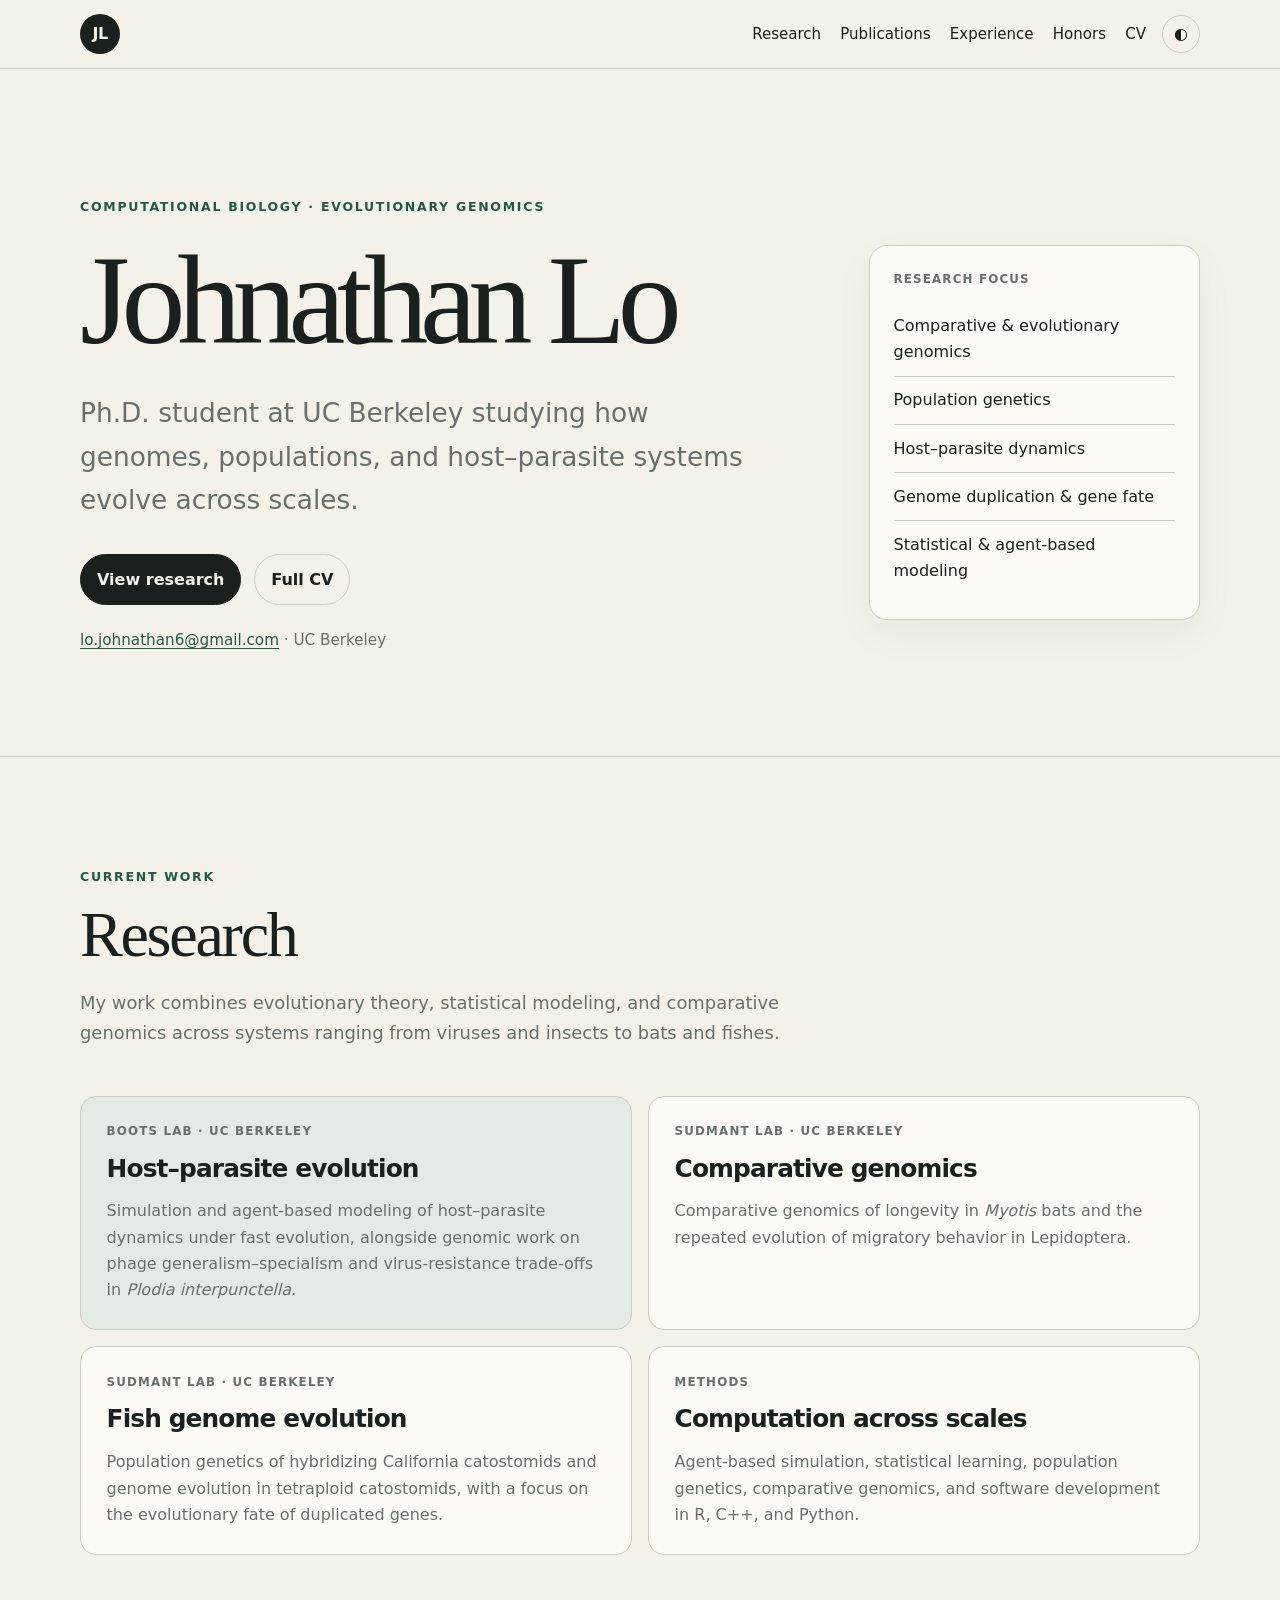
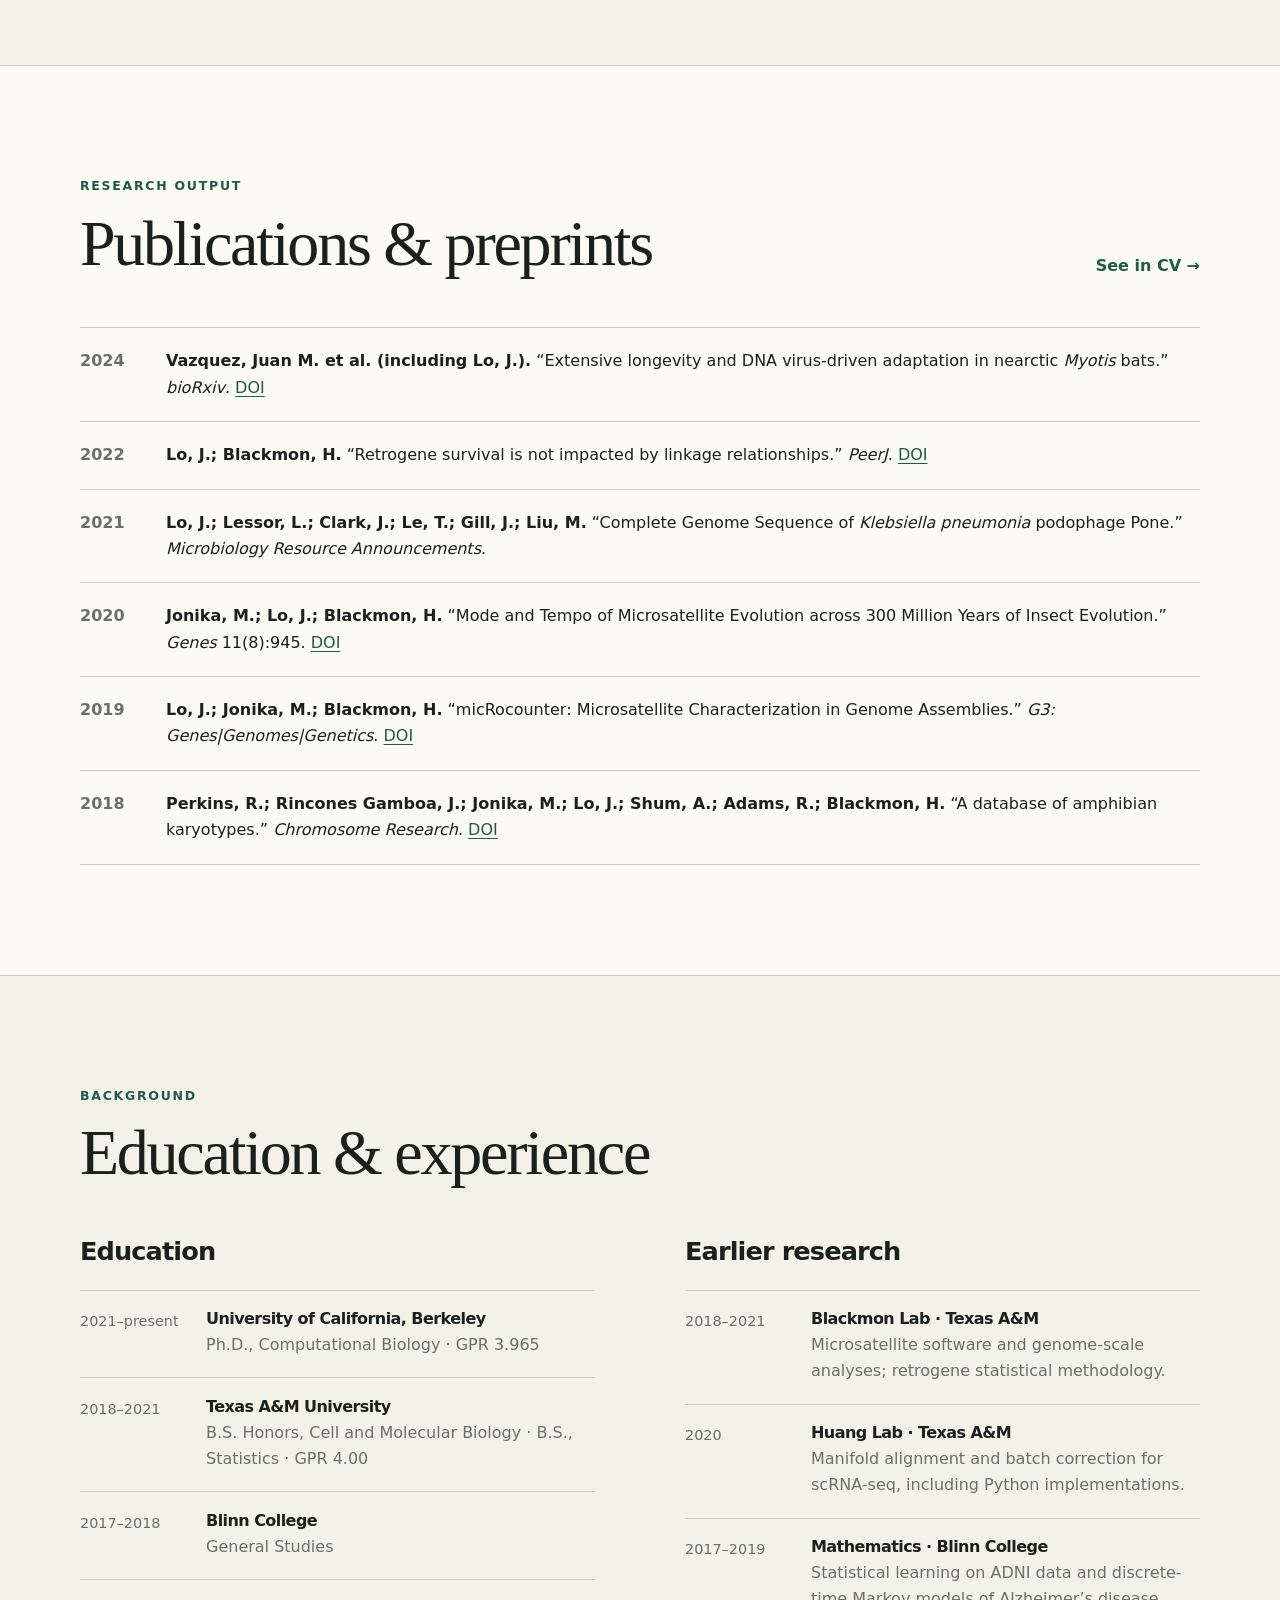
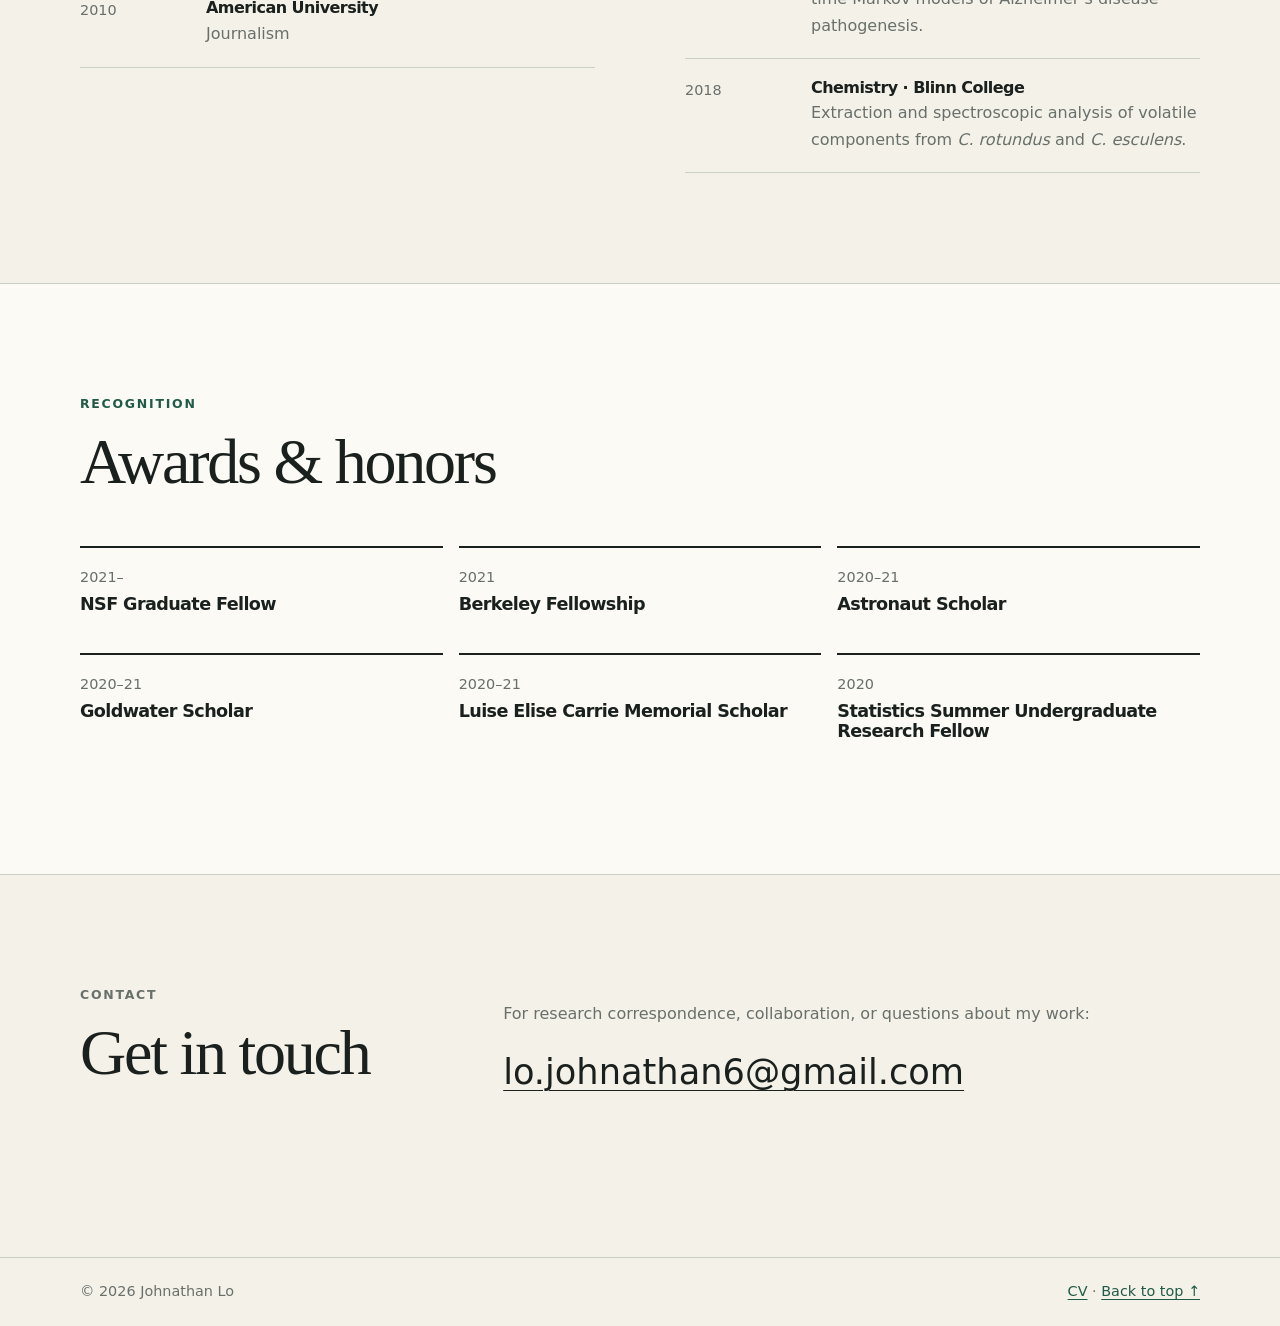
==== index.html @ 7a071117 "Add files via upload" ====
<!doctype html>
<html lang="en">
<head>
  <meta charset="utf-8">
  <meta name="viewport" content="width=device-width, initial-scale=1">
  <meta name="description" content="Johnathan Lo — computational biology, evolutionary genomics, population genetics, and host–parasite dynamics.">
  <meta name="theme-color" content="#f4f1e8">
  <meta property="og:title" content="Johnathan Lo | Computational Biology">
  <meta property="og:description" content="Research in evolutionary genomics, population genetics, and host–parasite dynamics.">
  <meta property="og:type" content="website">
  <title>Johnathan Lo | Computational Biology</title>
  <link rel="icon" href="assets/favicon.svg" type="image/svg+xml">
  <link rel="stylesheet" href="styles.css">
  <script src="script.js" defer></script>
</head>
<body>
  <a class="skip-link" href="#main">Skip to content</a>

  <header class="site-header">
    <div class="wrap nav-wrap">
      <a class="brand" href="#top" aria-label="Johnathan Lo home">JL</a>
      <nav class="nav" aria-label="Primary navigation">
        <a href="#research">Research</a>
        <a href="#publications">Publications</a>
        <a href="#experience">Experience</a>
        <a href="#honors">Honors</a>
        <a href="cv.html">CV</a>
      </nav>
      <button class="theme-toggle" type="button" aria-label="Toggle color theme" title="Toggle color theme">
        <span aria-hidden="true">◐</span>
      </button>
    </div>
  </header>

  <main id="main">
    <section class="hero" id="top">
      <div class="wrap hero-grid">
        <div>
          <p class="eyebrow">Computational biology · evolutionary genomics</p>
          <h1>Johnathan Lo</h1>
          <p class="lede">Ph.D. student at UC Berkeley studying how genomes, populations, and host–parasite systems evolve across scales.</p>
          <div class="hero-actions">
            <a class="button primary" href="#research">View research</a>
            <a class="button" href="cv.html">Full CV</a>
          </div>
          <p class="contact-line"><a href="mailto:lo.johnathan6@gmail.com">lo.johnathan6@gmail.com</a> <span aria-hidden="true">·</span> UC Berkeley</p>
        </div>
        <aside class="hero-card" aria-label="Research focus">
          <p class="mini-label">Research focus</p>
          <ul class="focus-list">
            <li>Comparative & evolutionary genomics</li>
            <li>Population genetics</li>
            <li>Host–parasite dynamics</li>
            <li>Genome duplication & gene fate</li>
            <li>Statistical & agent-based modeling</li>
          </ul>
        </aside>
      </div>
    </section>

    <section class="section" id="research">
      <div class="wrap">
        <div class="section-heading">
          <p class="eyebrow">Current work</p>
          <h2>Research</h2>
          <p>My work combines evolutionary theory, statistical modeling, and comparative genomics across systems ranging from viruses and insects to bats and fishes.</p>
        </div>

        <div class="research-grid">
          <article class="research-card featured">
            <p class="card-kicker">Boots Lab · UC Berkeley</p>
            <h3>Host–parasite evolution</h3>
            <p>Simulation and agent-based modeling of host–parasite dynamics under fast evolution, alongside genomic work on phage generalism–specialism and virus-resistance trade-offs in <em>Plodia interpunctella</em>.</p>
          </article>

          <article class="research-card">
            <p class="card-kicker">Sudmant Lab · UC Berkeley</p>
            <h3>Comparative genomics</h3>
            <p>Comparative genomics of longevity in <em>Myotis</em> bats and the repeated evolution of migratory behavior in Lepidoptera.</p>
          </article>

          <article class="research-card">
            <p class="card-kicker">Sudmant Lab · UC Berkeley</p>
            <h3>Fish genome evolution</h3>
            <p>Population genetics of hybridizing California catostomids and genome evolution in tetraploid catostomids, with a focus on the evolutionary fate of duplicated genes.</p>
          </article>

          <article class="research-card">
            <p class="card-kicker">Methods</p>
            <h3>Computation across scales</h3>
            <p>Agent-based simulation, statistical learning, population genetics, comparative genomics, and software development in R, C++, and Python.</p>
          </article>
        </div>
      </div>
    </section>

    <section class="section alt" id="publications">
      <div class="wrap">
        <div class="section-heading split-heading">
          <div>
            <p class="eyebrow">Research output</p>
            <h2>Publications & preprints</h2>
          </div>
          <a class="text-link" href="cv.html#publications">See in CV →</a>
        </div>

        <ol class="pub-list">
          <li>
            <span class="pub-year">2024</span>
            <div><strong>Vazquez, Juan M. et al. (including Lo, J.).</strong> “Extensive longevity and DNA virus-driven adaptation in nearctic <em>Myotis</em> bats.” <em>bioRxiv</em>. <a href="https://doi.org/10.1101/2024.10.10.617725">DOI</a></div>
          </li>
          <li>
            <span class="pub-year">2022</span>
            <div><strong>Lo, J.; Blackmon, H.</strong> “Retrogene survival is not impacted by linkage relationships.” <em>PeerJ</em>. <a href="https://doi.org/10.7717/peerj.12822">DOI</a></div>
          </li>
          <li>
            <span class="pub-year">2021</span>
            <div><strong>Lo, J.; Lessor, L.; Clark, J.; Le, T.; Gill, J.; Liu, M.</strong> “Complete Genome Sequence of <em>Klebsiella pneumonia</em> podophage Pone.” <em>Microbiology Resource Announcements</em>.</div>
          </li>
          <li>
            <span class="pub-year">2020</span>
            <div><strong>Jonika, M.; Lo, J.; Blackmon, H.</strong> “Mode and Tempo of Microsatellite Evolution across 300 Million Years of Insect Evolution.” <em>Genes</em> 11(8):945. <a href="https://doi.org/10.3390/genes11080945">DOI</a></div>
          </li>
          <li>
            <span class="pub-year">2019</span>
            <div><strong>Lo, J.; Jonika, M.; Blackmon, H.</strong> “micRocounter: Microsatellite Characterization in Genome Assemblies.” <em>G3: Genes|Genomes|Genetics</em>. <a href="https://doi.org/10.1534/g3.119.400335">DOI</a></div>
          </li>
          <li>
            <span class="pub-year">2018</span>
            <div><strong>Perkins, R.; Rincones Gamboa, J.; Jonika, M.; Lo, J.; Shum, A.; Adams, R.; Blackmon, H.</strong> “A database of amphibian karyotypes.” <em>Chromosome Research</em>. <a href="https://doi.org/10.1007/s10577-019-09613-1">DOI</a></div>
          </li>
        </ol>
      </div>
    </section>

    <section class="section" id="experience">
      <div class="wrap">
        <div class="section-heading">
          <p class="eyebrow">Background</p>
          <h2>Education & experience</h2>
        </div>

        <div class="two-col">
          <div>
            <h3 class="subhead">Education</h3>
            <div class="timeline">
              <article class="timeline-item">
                <div class="when">2021–present</div>
                <div><h4>University of California, Berkeley</h4><p>Ph.D., Computational Biology · GPR 3.965</p></div>
              </article>
              <article class="timeline-item">
                <div class="when">2018–2021</div>
                <div><h4>Texas A&amp;M University</h4><p>B.S. Honors, Cell and Molecular Biology · B.S., Statistics · GPR 4.00</p></div>
              </article>
              <article class="timeline-item">
                <div class="when">2017–2018</div>
                <div><h4>Blinn College</h4><p>General Studies</p></div>
              </article>
              <article class="timeline-item">
                <div class="when">2010</div>
                <div><h4>American University</h4><p>Journalism</p></div>
              </article>
            </div>
          </div>

          <div>
            <h3 class="subhead">Earlier research</h3>
            <div class="timeline compact">
              <article class="timeline-item">
                <div class="when">2018–2021</div>
                <div><h4>Blackmon Lab · Texas A&amp;M</h4><p>Microsatellite software and genome-scale analyses; retrogene statistical methodology.</p></div>
              </article>
              <article class="timeline-item">
                <div class="when">2020</div>
                <div><h4>Huang Lab · Texas A&amp;M</h4><p>Manifold alignment and batch correction for scRNA-seq, including Python implementations.</p></div>
              </article>
              <article class="timeline-item">
                <div class="when">2017–2019</div>
                <div><h4>Mathematics · Blinn College</h4><p>Statistical learning on ADNI data and discrete-time Markov models of Alzheimer’s disease pathogenesis.</p></div>
              </article>
              <article class="timeline-item">
                <div class="when">2018</div>
                <div><h4>Chemistry · Blinn College</h4><p>Extraction and spectroscopic analysis of volatile components from <em>C. rotundus</em> and <em>C. esculens</em>.</p></div>
              </article>
            </div>
          </div>
        </div>
      </div>
    </section>

    <section class="section alt" id="honors">
      <div class="wrap">
        <div class="section-heading">
          <p class="eyebrow">Recognition</p>
          <h2>Awards & honors</h2>
        </div>
        <div class="honor-grid">
          <article><span>2021–</span><h3>NSF Graduate Fellow</h3></article>
          <article><span>2021</span><h3>Berkeley Fellowship</h3></article>
          <article><span>2020–21</span><h3>Astronaut Scholar</h3></article>
          <article><span>2020–21</span><h3>Goldwater Scholar</h3></article>
          <article><span>2020–21</span><h3>Luise Elise Carrie Memorial Scholar</h3></article>
          <article><span>2020</span><h3>Statistics Summer Undergraduate Research Fellow</h3></article>
        </div>
      </div>
    </section>

    <section class="section contact" id="contact">
      <div class="wrap contact-grid">
        <div>
          <p class="eyebrow">Contact</p>
          <h2>Get in touch</h2>
        </div>
        <div>
          <p>For research correspondence, collaboration, or questions about my work:</p>
          <p class="big-link"><a href="mailto:lo.johnathan6@gmail.com">lo.johnathan6@gmail.com</a></p>
        </div>
      </div>
    </section>
  </main>

  <footer class="site-footer">
    <div class="wrap footer-wrap">
      <p>© <span id="year">2026</span> Johnathan Lo</p>
      <p><a href="cv.html">CV</a> · <a href="#top">Back to top ↑</a></p>
    </div>
  </footer>
</body>
</html>
---- styles.css ----
:root {
  --bg: #f4f1e8;
  --paper: #fbfaf5;
  --text: #19201d;
  --muted: #68706b;
  --line: #c9cec7;
  --accent: #205a48;
  --accent-2: #153c31;
  --soft: #e4ebe4;
  --max: 1120px;
  color-scheme: light;
}

:root[data-theme="dark"] {
  --bg: #101613;
  --paper: #151d19;
  --text: #eef2ed;
  --muted: #abb5af;
  --line: #35443c;
  --accent: #9ed7bc;
  --accent-2: #c6ead8;
  --soft: #1e2a24;
  color-scheme: dark;
}

* { box-sizing: border-box; }
html { scroll-behavior: smooth; }
body {
  margin: 0;
  background: var(--bg);
  color: var(--text);
  font-family: Inter, ui-sans-serif, system-ui, -apple-system, BlinkMacSystemFont, "Segoe UI", sans-serif;
  line-height: 1.65;
}
a { color: var(--accent); text-underline-offset: .18em; }
a:hover { color: var(--accent-2); }
img { max-width: 100%; }
button, input, textarea { font: inherit; }
.wrap { width: min(calc(100% - 40px), var(--max)); margin-inline: auto; }

.skip-link {
  position: fixed; top: 10px; left: 10px; z-index: 999;
  transform: translateY(-160%); background: var(--text); color: var(--bg);
  padding: .6rem .9rem; border-radius: 6px;
}
.skip-link:focus { transform: none; }

.site-header {
  position: sticky; top: 0; z-index: 20;
  background: color-mix(in srgb, var(--bg) 90%, transparent);
  backdrop-filter: blur(14px);
  border-bottom: 1px solid var(--line);
}
.nav-wrap { min-height: 68px; display: flex; align-items: center; gap: 1rem; }
.brand {
  display: grid; place-items: center; width: 40px; height: 40px; border-radius: 50%;
  background: var(--text); color: var(--bg); text-decoration: none; font-weight: 800; letter-spacing: -.04em;
}
.nav { margin-left: auto; display: flex; gap: 1.2rem; align-items: center; }
.nav a { color: var(--text); text-decoration: none; font-size: .94rem; }
.nav a:hover { color: var(--accent); }
.theme-toggle {
  border: 1px solid var(--line); background: transparent; color: var(--text); border-radius: 999px;
  width: 38px; height: 38px; cursor: pointer;
}

.hero { padding: clamp(72px, 10vw, 132px) 0 88px; border-bottom: 1px solid var(--line); }
.hero-grid { display: grid; grid-template-columns: minmax(0, 1.35fr) minmax(280px, .65fr); gap: clamp(48px, 8vw, 100px); align-items: center; }
.eyebrow { text-transform: uppercase; letter-spacing: .14em; font-size: .78rem; font-weight: 800; color: var(--accent); margin: 0 0 .7rem; }
h1, h2, h3, h4 { line-height: 1.12; letter-spacing: -.035em; }
h1 { font-family: Georgia, "Times New Roman", serif; font-size: clamp(4rem, 10vw, 8.4rem); font-weight: 500; margin: 0 0 1.2rem; letter-spacing: -.065em; }
h2 { font-family: Georgia, "Times New Roman", serif; font-size: clamp(2.6rem, 5vw, 4.7rem); font-weight: 500; margin: 0; }
h3 { font-size: 1.3rem; }
.lede { max-width: 760px; font-size: clamp(1.25rem, 2.2vw, 1.65rem); color: var(--muted); margin: 0 0 2rem; }
.hero-actions { display: flex; gap: .8rem; flex-wrap: wrap; margin-bottom: 1.4rem; }
.button {
  display: inline-flex; align-items: center; justify-content: center; min-height: 44px; padding: .72rem 1rem;
  border: 1px solid var(--line); border-radius: 999px; color: var(--text); background: transparent;
  text-decoration: none; font-weight: 700; cursor: pointer;
}
.button.primary { background: var(--text); color: var(--bg); border-color: var(--text); }
.button:hover { transform: translateY(-1px); }
.contact-line { color: var(--muted); font-size: .95rem; }
.hero-card { border: 1px solid var(--line); background: var(--paper); padding: 1.5rem; border-radius: 18px; box-shadow: 0 14px 42px rgba(0,0,0,.045); }
.mini-label, .card-kicker { margin: 0 0 .8rem; text-transform: uppercase; letter-spacing: .1em; font-size: .74rem; font-weight: 800; color: var(--muted); }
.focus-list { list-style: none; margin: 0; padding: 0; }
.focus-list li { padding: .65rem 0; border-bottom: 1px solid var(--line); }
.focus-list li:last-child { border-bottom: 0; }

.section { padding: clamp(72px, 9vw, 110px) 0; }
.section.alt { background: var(--paper); border-block: 1px solid var(--line); }
.section-heading { max-width: 760px; margin-bottom: 3rem; }
.section-heading > p:last-child { color: var(--muted); font-size: 1.12rem; }
.split-heading { max-width: none; display: flex; justify-content: space-between; align-items: end; gap: 2rem; }
.text-link { font-weight: 800; text-decoration: none; white-space: nowrap; }

.research-grid { display: grid; grid-template-columns: repeat(2, minmax(0, 1fr)); gap: 1rem; }
.research-card { border: 1px solid var(--line); border-radius: 16px; padding: 1.6rem; background: var(--paper); }
.research-card.featured { background: var(--soft); }
.research-card h3 { margin: .2rem 0 .8rem; font-size: 1.55rem; }
.research-card p:last-child { color: var(--muted); margin-bottom: 0; }

.pub-list { list-style: none; padding: 0; margin: 0; border-top: 1px solid var(--line); }
.pub-list li { display: grid; grid-template-columns: 70px 1fr; gap: 1rem; padding: 1.25rem 0; border-bottom: 1px solid var(--line); }
.pub-year { color: var(--muted); font-variant-numeric: tabular-nums; font-weight: 700; }

.two-col { display: grid; grid-template-columns: 1fr 1fr; gap: clamp(42px, 8vw, 90px); }
.subhead { margin: 0 0 1.5rem; font-size: 1.6rem; }
.timeline { border-top: 1px solid var(--line); }
.timeline-item { display: grid; grid-template-columns: 110px 1fr; gap: 1rem; padding: 1.2rem 0; border-bottom: 1px solid var(--line); }
.when { color: var(--muted); font-size: .9rem; font-variant-numeric: tabular-nums; }
.timeline-item h4 { margin: 0 0 .25rem; font-size: 1rem; }
.timeline-item p { margin: 0; color: var(--muted); }

.honor-grid { display: grid; grid-template-columns: repeat(3, minmax(0,1fr)); gap: 1rem; }
.honor-grid article { border-top: 2px solid var(--text); padding: 1rem 0 1.4rem; }
.honor-grid span { color: var(--muted); font-size: .9rem; }
.honor-grid h3 { margin: .3rem 0 0; font-size: 1.1rem; }

.contact { padding-bottom: 120px; }
.contact-grid { display: grid; grid-template-columns: .7fr 1.3fr; gap: 3rem; align-items: start; }
.contact-grid p { color: var(--muted); }
.big-link { font-size: clamp(1.3rem, 3vw, 2.2rem); margin-top: 1rem; }
.big-link a { color: var(--text); text-decoration-thickness: 1px; }

.site-footer { border-top: 1px solid var(--line); padding: 1.4rem 0; color: var(--muted); font-size: .9rem; }
.footer-wrap { display: flex; justify-content: space-between; gap: 1rem; }
.footer-wrap p { margin: 0; }

/* CV */
.cv-shell { width: min(calc(100% - 40px), 1000px); margin: 0 auto; padding: 42px 0 80px; }
.cv-toolbar { display: flex; justify-content: space-between; align-items: center; margin-bottom: 18px; }
.cv-paper { background: var(--paper); border: 1px solid var(--line); padding: clamp(26px, 5vw, 58px); border-radius: 12px; box-shadow: 0 18px 50px rgba(0,0,0,.05); }
.cv-head { display: flex; justify-content: space-between; gap: 2rem; border-bottom: 2px solid var(--text); padding-bottom: 1rem; margin-bottom: 1.5rem; }
.cv-head h1 { font-size: clamp(2.5rem, 6vw, 4.6rem); margin: 0 0 .2rem; }
.cv-head p { margin: 0; color: var(--muted); }
.cv-contact { text-align: right; align-self: end; }
.cv-section { margin-top: 2.1rem; }
.cv-section h2 { font-family: inherit; font-size: 1.05rem; font-weight: 850; text-transform: uppercase; letter-spacing: .08em; padding-bottom: .35rem; border-bottom: 1px solid var(--text); margin-bottom: 1rem; }
.cv-entry { display: grid; grid-template-columns: 120px 1fr; gap: 1.2rem; margin: 1rem 0; }
.cv-date { color: var(--muted); font-variant-numeric: tabular-nums; }
.cv-entry ul { margin: .45rem 0 0; padding-left: 1.2rem; }
.cv-entry li { margin: .25rem 0; }
.muted { color: var(--muted); }
.cv-pubs { padding-left: 1.3rem; }
.cv-pubs li { margin: .85rem 0; padding-left: .3rem; }
.cv-simple-list { columns: 2; gap: 2rem; padding-left: 1.2rem; }
.cv-simple-list li { break-inside: avoid; margin-bottom: .5rem; }

@media (max-width: 820px) {
  .nav a:not(:last-child) { display: none; }
  .hero-grid, .two-col, .contact-grid { grid-template-columns: 1fr; }
  .hero-card { max-width: 560px; }
  .research-grid { grid-template-columns: 1fr; }
  .honor-grid { grid-template-columns: repeat(2, minmax(0,1fr)); }
  .split-heading { align-items: start; flex-direction: column; }
  .cv-head { flex-direction: column; }
  .cv-contact { text-align: left; align-self: auto; }
}

@media (max-width: 560px) {
  .wrap, .cv-shell { width: min(calc(100% - 26px), var(--max)); }
  .hero { padding-top: 62px; }
  h1 { font-size: clamp(3.4rem, 20vw, 5.4rem); }
  .pub-list li, .timeline-item, .cv-entry { grid-template-columns: 1fr; gap: .35rem; }
  .honor-grid { grid-template-columns: 1fr; }
  .footer-wrap { flex-direction: column; }
  .cv-paper { padding: 24px 20px; }
  .cv-simple-list { columns: 1; }
}

@media print {
  :root { --paper: #fff; --text: #000; --muted: #333; --line: #999; }
  body { background: #fff; color: #000; font-size: 10.2pt; line-height: 1.35; }
  .no-print { display: none !important; }
  .cv-shell { width: 100%; padding: 0; }
  .cv-paper { border: 0; box-shadow: none; padding: 0; }
  .cv-head h1 { font-size: 26pt; }
  .cv-section { margin-top: 1rem; }
  .cv-entry { grid-template-columns: 90px 1fr; gap: .7rem; margin: .6rem 0; }
  .cv-entry ul { margin-top: .2rem; }
  a { color: #000; text-decoration: none; }
  @page { size: letter; margin: .55in; }
}
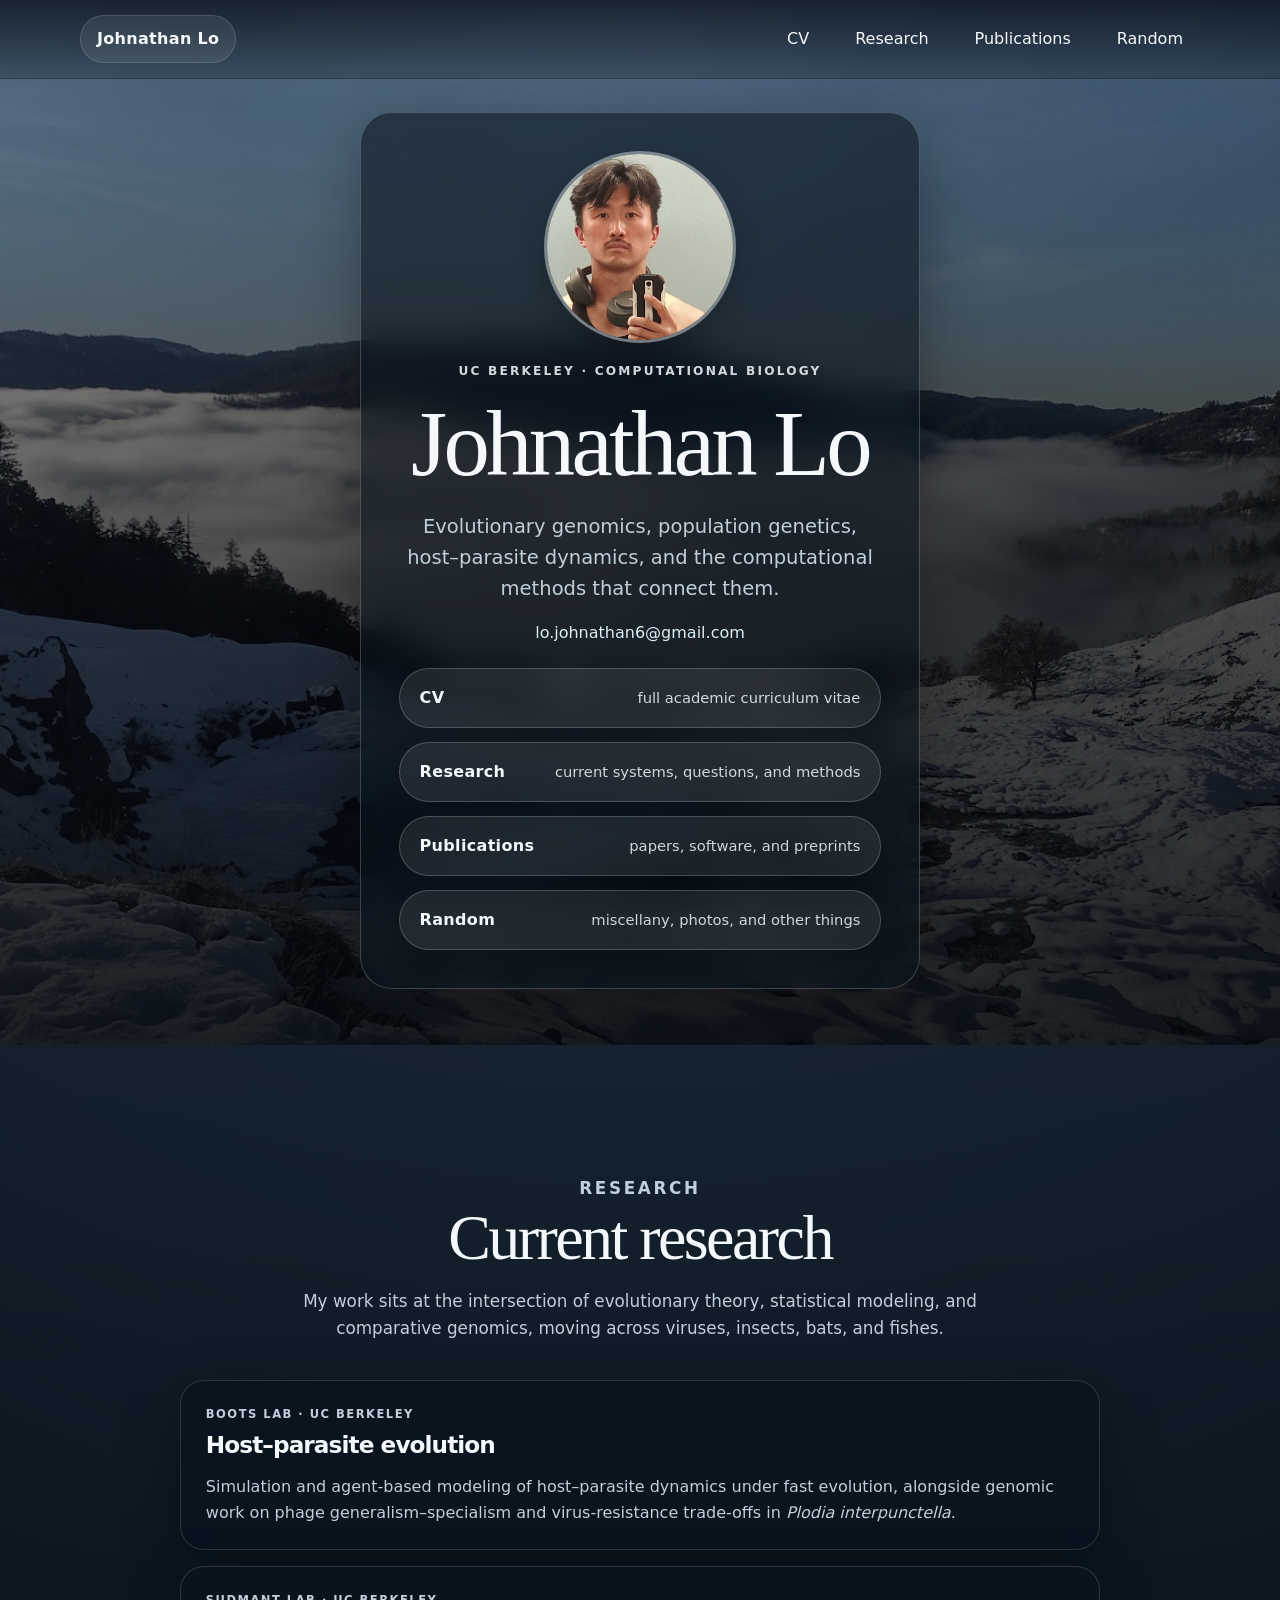
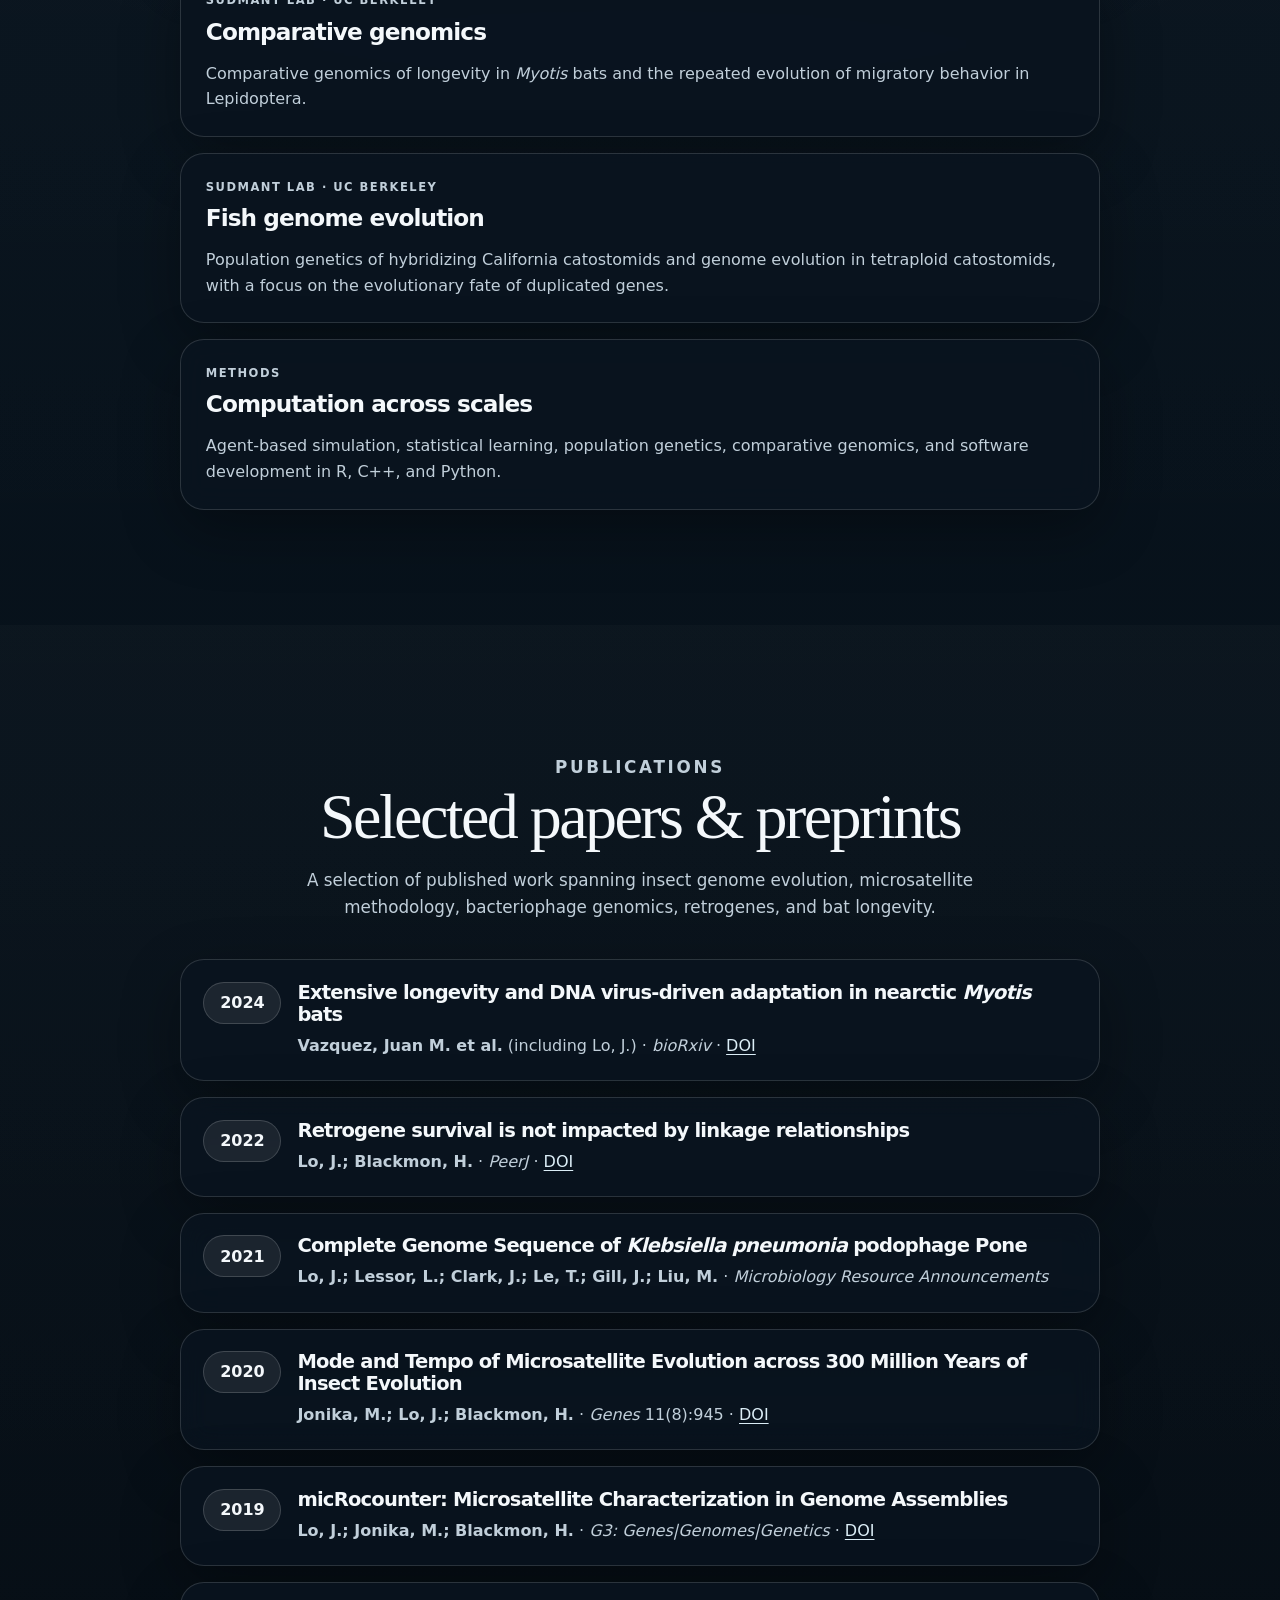
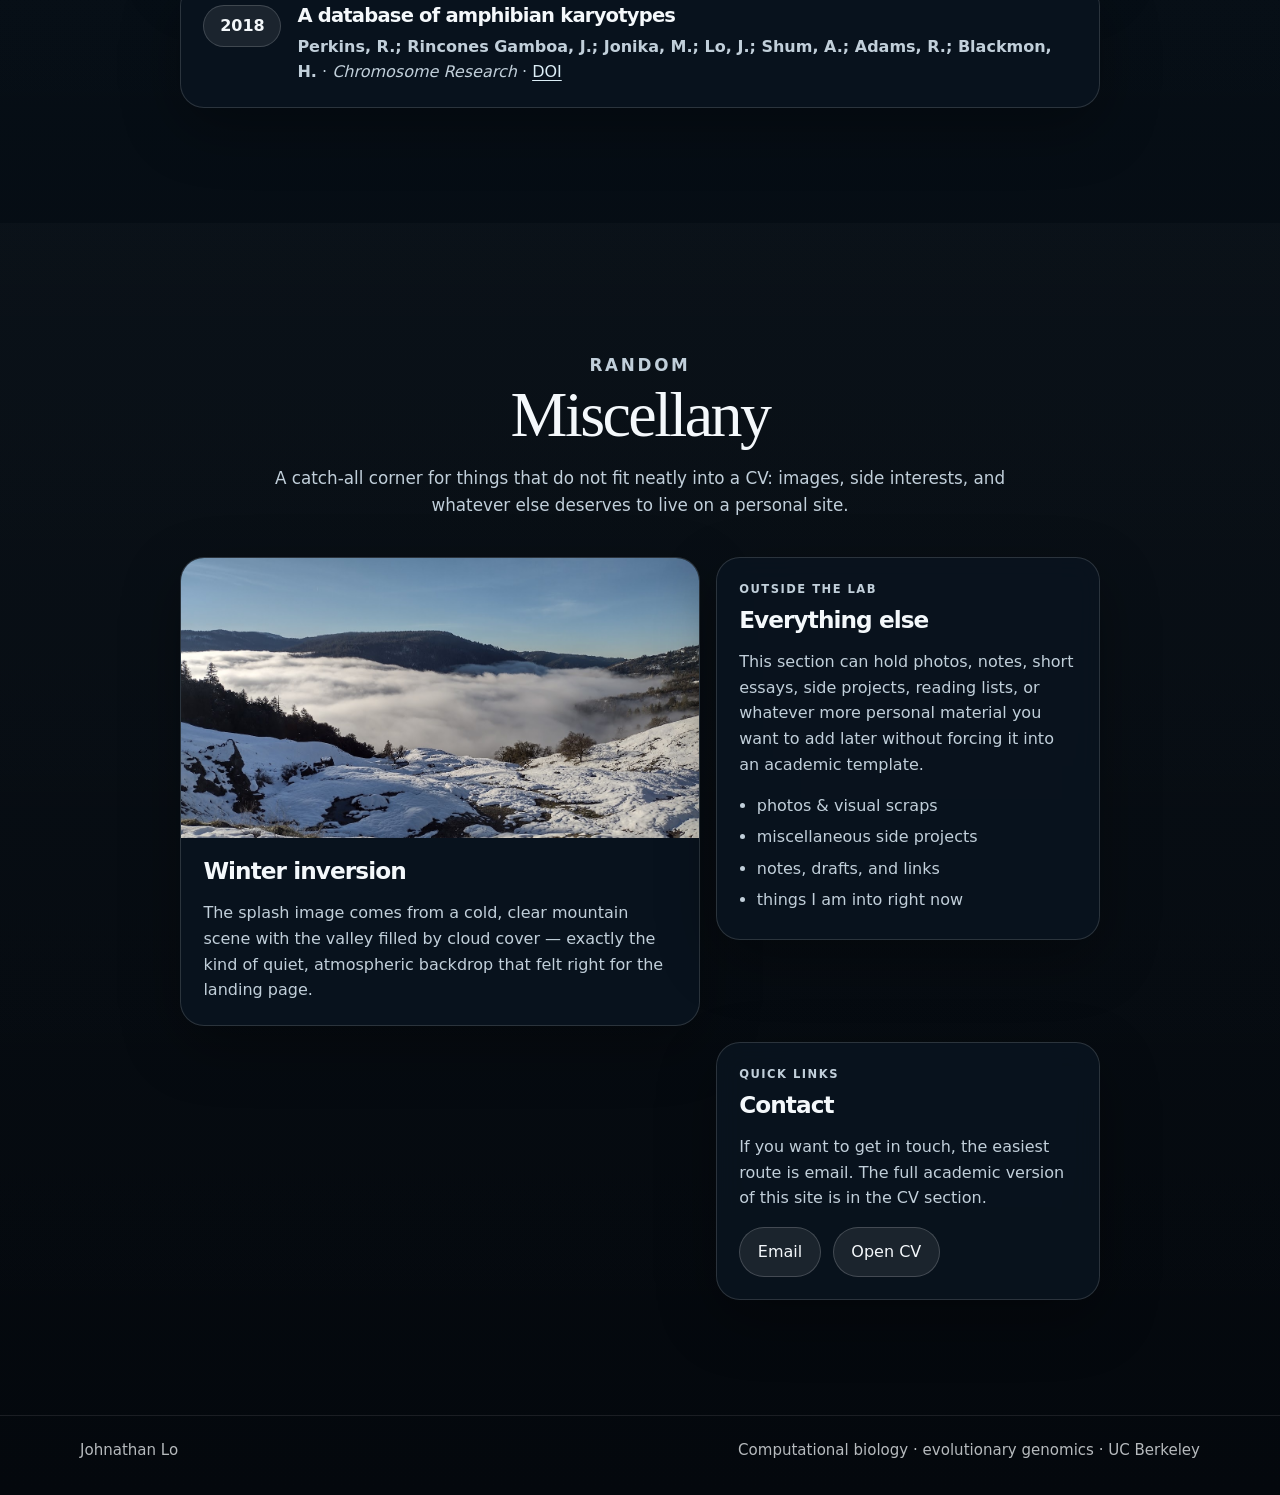
==== commit a3632383: "Add files via upload" ====
--- a/index.html
+++ b/index.html
@@ -4,89 +4,93 @@
   <meta charset="utf-8">
   <meta name="viewport" content="width=device-width, initial-scale=1">
   <meta name="description" content="Johnathan Lo — computational biology, evolutionary genomics, population genetics, and host–parasite dynamics.">
-  <meta name="theme-color" content="#f4f1e8">
+  <meta name="theme-color" content="#0a1620">
   <meta property="og:title" content="Johnathan Lo | Computational Biology">
   <meta property="og:description" content="Research in evolutionary genomics, population genetics, and host–parasite dynamics.">
   <meta property="og:type" content="website">
   <title>Johnathan Lo | Computational Biology</title>
-  <link rel="icon" href="assets/favicon.svg" type="image/svg+xml">
+  <link rel="icon" href="assets/favicon.svg?v=2" type="image/svg+xml">
   <link rel="stylesheet" href="styles.css">
   <script src="script.js" defer></script>
 </head>
-<body>
+<body class="landing-page">
   <a class="skip-link" href="#main">Skip to content</a>
 
   <header class="site-header">
     <div class="wrap nav-wrap">
-      <a class="brand" href="#top" aria-label="Johnathan Lo home">JL</a>
+      <a class="brand" href="#top" aria-label="Johnathan Lo home">Johnathan Lo</a>
       <nav class="nav" aria-label="Primary navigation">
+        <a href="cv.html">CV</a>
         <a href="#research">Research</a>
         <a href="#publications">Publications</a>
-        <a href="#experience">Experience</a>
-        <a href="#honors">Honors</a>
-        <a href="cv.html">CV</a>
+        <a href="#random">Random</a>
       </nav>
-      <button class="theme-toggle" type="button" aria-label="Toggle color theme" title="Toggle color theme">
-        <span aria-hidden="true">◐</span>
-      </button>
     </div>
   </header>
 
   <main id="main">
-    <section class="hero" id="top">
-      <div class="wrap hero-grid">
-        <div>
-          <p class="eyebrow">Computational biology · evolutionary genomics</p>
+    <section class="splash" id="top">
+      <div class="splash-backdrop" aria-hidden="true"></div>
+      <div class="splash-overlay" aria-hidden="true"></div>
+      <div class="wrap splash-wrap">
+        <div class="profile-card">
+          <img class="avatar" src="assets/johnathan-avatar.jpg" alt="Portrait of Johnathan Lo">
+          <p class="eyebrow center">UC Berkeley · computational biology</p>
           <h1>Johnathan Lo</h1>
-          <p class="lede">Ph.D. student at UC Berkeley studying how genomes, populations, and host–parasite systems evolve across scales.</p>
-          <div class="hero-actions">
-            <a class="button primary" href="#research">View research</a>
-            <a class="button" href="cv.html">Full CV</a>
+          <p class="hero-bio">Evolutionary genomics, population genetics, host–parasite dynamics, and the computational methods that connect them.</p>
+          <p class="hero-contact"><a href="mailto:lo.johnathan6@gmail.com">lo.johnathan6@gmail.com</a></p>
+
+          <div class="linktree-buttons" aria-label="Primary links">
+            <a class="link-card" href="cv.html">
+              <span class="link-main">CV</span>
+              <span class="link-sub">full academic curriculum vitae</span>
+            </a>
+            <a class="link-card" href="#research">
+              <span class="link-main">Research</span>
+              <span class="link-sub">current systems, questions, and methods</span>
+            </a>
+            <a class="link-card" href="#publications">
+              <span class="link-main">Publications</span>
+              <span class="link-sub">papers, software, and preprints</span>
+            </a>
+            <a class="link-card" href="#random">
+              <span class="link-main">Random</span>
+              <span class="link-sub">miscellany, photos, and other things</span>
+            </a>
           </div>
-          <p class="contact-line"><a href="mailto:lo.johnathan6@gmail.com">lo.johnathan6@gmail.com</a> <span aria-hidden="true">·</span> UC Berkeley</p>
-        </div>
-        <aside class="hero-card" aria-label="Research focus">
-          <p class="mini-label">Research focus</p>
-          <ul class="focus-list">
-            <li>Comparative & evolutionary genomics</li>
-            <li>Population genetics</li>
-            <li>Host–parasite dynamics</li>
-            <li>Genome duplication & gene fate</li>
-            <li>Statistical & agent-based modeling</li>
-          </ul>
-        </aside>
-      </div>
-    </section>
-
-    <section class="section" id="research">
-      <div class="wrap">
-        <div class="section-heading">
-          <p class="eyebrow">Current work</p>
-          <h2>Research</h2>
-          <p>My work combines evolutionary theory, statistical modeling, and comparative genomics across systems ranging from viruses and insects to bats and fishes.</p>
-        </div>
-
-        <div class="research-grid">
-          <article class="research-card featured">
-            <p class="card-kicker">Boots Lab · UC Berkeley</p>
+        </div>
+      </div>
+    </section>
+
+    <section class="content-section" id="research">
+      <div class="wrap narrow">
+        <div class="section-intro center">
+          <p class="eyebrow">Research</p>
+          <h2>Current research</h2>
+          <p>My work sits at the intersection of evolutionary theory, statistical modeling, and comparative genomics, moving across viruses, insects, bats, and fishes.</p>
+        </div>
+
+        <div class="stack-cards">
+          <article class="glass-card feature-card">
+            <p class="mini-kicker">Boots Lab · UC Berkeley</p>
             <h3>Host–parasite evolution</h3>
             <p>Simulation and agent-based modeling of host–parasite dynamics under fast evolution, alongside genomic work on phage generalism–specialism and virus-resistance trade-offs in <em>Plodia interpunctella</em>.</p>
           </article>
 
-          <article class="research-card">
-            <p class="card-kicker">Sudmant Lab · UC Berkeley</p>
+          <article class="glass-card feature-card">
+            <p class="mini-kicker">Sudmant Lab · UC Berkeley</p>
             <h3>Comparative genomics</h3>
             <p>Comparative genomics of longevity in <em>Myotis</em> bats and the repeated evolution of migratory behavior in Lepidoptera.</p>
           </article>
 
-          <article class="research-card">
-            <p class="card-kicker">Sudmant Lab · UC Berkeley</p>
+          <article class="glass-card feature-card">
+            <p class="mini-kicker">Sudmant Lab · UC Berkeley</p>
             <h3>Fish genome evolution</h3>
             <p>Population genetics of hybridizing California catostomids and genome evolution in tetraploid catostomids, with a focus on the evolutionary fate of duplicated genes.</p>
           </article>
 
-          <article class="research-card">
-            <p class="card-kicker">Methods</p>
+          <article class="glass-card feature-card">
+            <p class="mini-kicker">Methods</p>
             <h3>Computation across scales</h3>
             <p>Agent-based simulation, statistical learning, population genetics, comparative genomics, and software development in R, C++, and Python.</p>
           </article>
@@ -94,126 +98,99 @@
       </div>
     </section>
 
-    <section class="section alt" id="publications">
-      <div class="wrap">
-        <div class="section-heading split-heading">
-          <div>
-            <p class="eyebrow">Research output</p>
-            <h2>Publications & preprints</h2>
-          </div>
-          <a class="text-link" href="cv.html#publications">See in CV →</a>
-        </div>
-
-        <ol class="pub-list">
-          <li>
-            <span class="pub-year">2024</span>
-            <div><strong>Vazquez, Juan M. et al. (including Lo, J.).</strong> “Extensive longevity and DNA virus-driven adaptation in nearctic <em>Myotis</em> bats.” <em>bioRxiv</em>. <a href="https://doi.org/10.1101/2024.10.10.617725">DOI</a></div>
-          </li>
-          <li>
-            <span class="pub-year">2022</span>
-            <div><strong>Lo, J.; Blackmon, H.</strong> “Retrogene survival is not impacted by linkage relationships.” <em>PeerJ</em>. <a href="https://doi.org/10.7717/peerj.12822">DOI</a></div>
-          </li>
-          <li>
-            <span class="pub-year">2021</span>
-            <div><strong>Lo, J.; Lessor, L.; Clark, J.; Le, T.; Gill, J.; Liu, M.</strong> “Complete Genome Sequence of <em>Klebsiella pneumonia</em> podophage Pone.” <em>Microbiology Resource Announcements</em>.</div>
-          </li>
-          <li>
-            <span class="pub-year">2020</span>
-            <div><strong>Jonika, M.; Lo, J.; Blackmon, H.</strong> “Mode and Tempo of Microsatellite Evolution across 300 Million Years of Insect Evolution.” <em>Genes</em> 11(8):945. <a href="https://doi.org/10.3390/genes11080945">DOI</a></div>
-          </li>
-          <li>
-            <span class="pub-year">2019</span>
-            <div><strong>Lo, J.; Jonika, M.; Blackmon, H.</strong> “micRocounter: Microsatellite Characterization in Genome Assemblies.” <em>G3: Genes|Genomes|Genetics</em>. <a href="https://doi.org/10.1534/g3.119.400335">DOI</a></div>
-          </li>
-          <li>
-            <span class="pub-year">2018</span>
-            <div><strong>Perkins, R.; Rincones Gamboa, J.; Jonika, M.; Lo, J.; Shum, A.; Adams, R.; Blackmon, H.</strong> “A database of amphibian karyotypes.” <em>Chromosome Research</em>. <a href="https://doi.org/10.1007/s10577-019-09613-1">DOI</a></div>
+    <section class="content-section" id="publications">
+      <div class="wrap narrow">
+        <div class="section-intro center">
+          <p class="eyebrow">Publications</p>
+          <h2>Selected papers &amp; preprints</h2>
+          <p>A selection of published work spanning insect genome evolution, microsatellite methodology, bacteriophage genomics, retrogenes, and bat longevity.</p>
+        </div>
+
+        <ol class="pub-stack">
+          <li class="glass-card pub-card">
+            <span class="year-pill">2024</span>
+            <div>
+              <h3>Extensive longevity and DNA virus-driven adaptation in nearctic <em>Myotis</em> bats</h3>
+              <p><strong>Vazquez, Juan M. et al.</strong> (including Lo, J.) · <em>bioRxiv</em> · <a href="https://doi.org/10.1101/2024.10.10.617725">DOI</a></p>
+            </div>
+          </li>
+          <li class="glass-card pub-card">
+            <span class="year-pill">2022</span>
+            <div>
+              <h3>Retrogene survival is not impacted by linkage relationships</h3>
+              <p><strong>Lo, J.; Blackmon, H.</strong> · <em>PeerJ</em> · <a href="https://doi.org/10.7717/peerj.12822">DOI</a></p>
+            </div>
+          </li>
+          <li class="glass-card pub-card">
+            <span class="year-pill">2021</span>
+            <div>
+              <h3>Complete Genome Sequence of <em>Klebsiella pneumonia</em> podophage Pone</h3>
+              <p><strong>Lo, J.; Lessor, L.; Clark, J.; Le, T.; Gill, J.; Liu, M.</strong> · <em>Microbiology Resource Announcements</em></p>
+            </div>
+          </li>
+          <li class="glass-card pub-card">
+            <span class="year-pill">2020</span>
+            <div>
+              <h3>Mode and Tempo of Microsatellite Evolution across 300 Million Years of Insect Evolution</h3>
+              <p><strong>Jonika, M.; Lo, J.; Blackmon, H.</strong> · <em>Genes</em> 11(8):945 · <a href="https://doi.org/10.3390/genes11080945">DOI</a></p>
+            </div>
+          </li>
+          <li class="glass-card pub-card">
+            <span class="year-pill">2019</span>
+            <div>
+              <h3>micRocounter: Microsatellite Characterization in Genome Assemblies</h3>
+              <p><strong>Lo, J.; Jonika, M.; Blackmon, H.</strong> · <em>G3: Genes|Genomes|Genetics</em> · <a href="https://doi.org/10.1534/g3.119.400335">DOI</a></p>
+            </div>
+          </li>
+          <li class="glass-card pub-card">
+            <span class="year-pill">2018</span>
+            <div>
+              <h3>A database of amphibian karyotypes</h3>
+              <p><strong>Perkins, R.; Rincones Gamboa, J.; Jonika, M.; Lo, J.; Shum, A.; Adams, R.; Blackmon, H.</strong> · <em>Chromosome Research</em> · <a href="https://doi.org/10.1007/s10577-019-09613-1">DOI</a></p>
+            </div>
           </li>
         </ol>
       </div>
     </section>
 
-    <section class="section" id="experience">
-      <div class="wrap">
-        <div class="section-heading">
-          <p class="eyebrow">Background</p>
-          <h2>Education & experience</h2>
-        </div>
-
-        <div class="two-col">
-          <div>
-            <h3 class="subhead">Education</h3>
-            <div class="timeline">
-              <article class="timeline-item">
-                <div class="when">2021–present</div>
-                <div><h4>University of California, Berkeley</h4><p>Ph.D., Computational Biology · GPR 3.965</p></div>
-              </article>
-              <article class="timeline-item">
-                <div class="when">2018–2021</div>
-                <div><h4>Texas A&amp;M University</h4><p>B.S. Honors, Cell and Molecular Biology · B.S., Statistics · GPR 4.00</p></div>
-              </article>
-              <article class="timeline-item">
-                <div class="when">2017–2018</div>
-                <div><h4>Blinn College</h4><p>General Studies</p></div>
-              </article>
-              <article class="timeline-item">
-                <div class="when">2010</div>
-                <div><h4>American University</h4><p>Journalism</p></div>
-              </article>
-            </div>
-          </div>
-
-          <div>
-            <h3 class="subhead">Earlier research</h3>
-            <div class="timeline compact">
-              <article class="timeline-item">
-                <div class="when">2018–2021</div>
-                <div><h4>Blackmon Lab · Texas A&amp;M</h4><p>Microsatellite software and genome-scale analyses; retrogene statistical methodology.</p></div>
-              </article>
-              <article class="timeline-item">
-                <div class="when">2020</div>
-                <div><h4>Huang Lab · Texas A&amp;M</h4><p>Manifold alignment and batch correction for scRNA-seq, including Python implementations.</p></div>
-              </article>
-              <article class="timeline-item">
-                <div class="when">2017–2019</div>
-                <div><h4>Mathematics · Blinn College</h4><p>Statistical learning on ADNI data and discrete-time Markov models of Alzheimer’s disease pathogenesis.</p></div>
-              </article>
-              <article class="timeline-item">
-                <div class="when">2018</div>
-                <div><h4>Chemistry · Blinn College</h4><p>Extraction and spectroscopic analysis of volatile components from <em>C. rotundus</em> and <em>C. esculens</em>.</p></div>
-              </article>
-            </div>
-          </div>
-        </div>
-      </div>
-    </section>
-
-    <section class="section alt" id="honors">
-      <div class="wrap">
-        <div class="section-heading">
-          <p class="eyebrow">Recognition</p>
-          <h2>Awards & honors</h2>
-        </div>
-        <div class="honor-grid">
-          <article><span>2021–</span><h3>NSF Graduate Fellow</h3></article>
-          <article><span>2021</span><h3>Berkeley Fellowship</h3></article>
-          <article><span>2020–21</span><h3>Astronaut Scholar</h3></article>
-          <article><span>2020–21</span><h3>Goldwater Scholar</h3></article>
-          <article><span>2020–21</span><h3>Luise Elise Carrie Memorial Scholar</h3></article>
-          <article><span>2020</span><h3>Statistics Summer Undergraduate Research Fellow</h3></article>
-        </div>
-      </div>
-    </section>
-
-    <section class="section contact" id="contact">
-      <div class="wrap contact-grid">
-        <div>
-          <p class="eyebrow">Contact</p>
-          <h2>Get in touch</h2>
-        </div>
-        <div>
-          <p>For research correspondence, collaboration, or questions about my work:</p>
-          <p class="big-link"><a href="mailto:lo.johnathan6@gmail.com">lo.johnathan6@gmail.com</a></p>
+    <section class="content-section" id="random">
+      <div class="wrap narrow">
+        <div class="section-intro center">
+          <p class="eyebrow">Random</p>
+          <h2>Miscellany</h2>
+          <p>A catch-all corner for things that do not fit neatly into a CV: images, side interests, and whatever else deserves to live on a personal site.</p>
+        </div>
+
+        <div class="random-grid">
+          <article class="glass-card image-card">
+            <img src="assets/splash-landscape.jpg" alt="Snowy mountain landscape above a valley full of clouds">
+            <div class="card-body">
+              <h3>Winter inversion</h3>
+              <p>The splash image comes from a cold, clear mountain scene with the valley filled by cloud cover — exactly the kind of quiet, atmospheric backdrop that felt right for the landing page.</p>
+            </div>
+          </article>
+
+          <article class="glass-card">
+            <p class="mini-kicker">Outside the lab</p>
+            <h3>Everything else</h3>
+            <p>This section can hold photos, notes, short essays, side projects, reading lists, or whatever more personal material you want to add later without forcing it into an academic template.</p>
+            <ul class="soft-list">
+              <li>photos &amp; visual scraps</li>
+              <li>miscellaneous side projects</li>
+              <li>notes, drafts, and links</li>
+              <li>things I am into right now</li>
+            </ul>
+          </article>
+
+          <article class="glass-card">
+            <p class="mini-kicker">Quick links</p>
+            <h3>Contact</h3>
+            <p>If you want to get in touch, the easiest route is email. The full academic version of this site is in the CV section.</p>
+            <div class="mini-links">
+              <a class="mini-pill" href="mailto:lo.johnathan6@gmail.com">Email</a>
+              <a class="mini-pill" href="cv.html">Open CV</a>
+            </div>
+          </article>
         </div>
       </div>
     </section>
@@ -221,8 +198,8 @@
 
   <footer class="site-footer">
     <div class="wrap footer-wrap">
-      <p>© <span id="year">2026</span> Johnathan Lo</p>
-      <p><a href="cv.html">CV</a> · <a href="#top">Back to top ↑</a></p>
+      <p>Johnathan Lo</p>
+      <p>Computational biology · evolutionary genomics · UC Berkeley</p>
     </div>
   </footer>
 </body>
--- a/styles.css
+++ b/styles.css
@@ -1,184 +1,560 @@
 :root {
-  --bg: #f4f1e8;
-  --paper: #fbfaf5;
-  --text: #19201d;
-  --muted: #68706b;
-  --line: #c9cec7;
-  --accent: #205a48;
-  --accent-2: #153c31;
-  --soft: #e4ebe4;
+  --bg: #09131c;
+  --bg-deep: #050b12;
+  --surface: rgba(12, 24, 36, 0.74);
+  --surface-strong: rgba(10, 20, 31, 0.88);
+  --surface-soft: rgba(255, 255, 255, 0.06);
+  --line: rgba(255, 255, 255, 0.14);
+  --text: #f4f8fb;
+  --muted: #c1cfda;
+  --accent: #dceef7;
+  --accent-strong: #ffffff;
+  --shadow: 0 20px 60px rgba(0, 0, 0, 0.32);
   --max: 1120px;
-  color-scheme: light;
-}
-
-:root[data-theme="dark"] {
-  --bg: #101613;
-  --paper: #151d19;
-  --text: #eef2ed;
-  --muted: #abb5af;
-  --line: #35443c;
-  --accent: #9ed7bc;
-  --accent-2: #c6ead8;
-  --soft: #1e2a24;
-  color-scheme: dark;
 }
 
 * { box-sizing: border-box; }
-html { scroll-behavior: smooth; }
+html { scroll-behavior: smooth; scroll-padding-top: 96px; }
 body {
   margin: 0;
-  background: var(--bg);
+  min-height: 100vh;
+  background:
+    radial-gradient(circle at top, rgba(110, 156, 186, 0.18), transparent 36%),
+    linear-gradient(180deg, #0b1824 0%, #07111a 52%, #04080d 100%);
   color: var(--text);
   font-family: Inter, ui-sans-serif, system-ui, -apple-system, BlinkMacSystemFont, "Segoe UI", sans-serif;
-  line-height: 1.65;
-}
-a { color: var(--accent); text-underline-offset: .18em; }
-a:hover { color: var(--accent-2); }
-img { max-width: 100%; }
+  line-height: 1.6;
+}
+
+a { color: var(--accent); text-underline-offset: 0.18em; }
+a:hover { color: var(--accent-strong); }
+img { max-width: 100%; display: block; }
 button, input, textarea { font: inherit; }
-.wrap { width: min(calc(100% - 40px), var(--max)); margin-inline: auto; }
+.wrap { width: min(calc(100% - 36px), var(--max)); margin-inline: auto; }
+.narrow { width: min(calc(100% - 36px), 920px); }
+.center { text-align: center; }
 
 .skip-link {
-  position: fixed; top: 10px; left: 10px; z-index: 999;
-  transform: translateY(-160%); background: var(--text); color: var(--bg);
-  padding: .6rem .9rem; border-radius: 6px;
+  position: fixed;
+  top: 10px;
+  left: 10px;
+  z-index: 1000;
+  transform: translateY(-160%);
+  background: #fff;
+  color: #000;
+  padding: .65rem .95rem;
+  border-radius: 10px;
 }
 .skip-link:focus { transform: none; }
 
 .site-header {
-  position: sticky; top: 0; z-index: 20;
-  background: color-mix(in srgb, var(--bg) 90%, transparent);
+  position: fixed;
+  inset: 0 0 auto 0;
+  z-index: 30;
+  background: linear-gradient(180deg, rgba(5, 11, 18, 0.72), rgba(5, 11, 18, 0.22));
+  backdrop-filter: blur(16px);
+  border-bottom: 1px solid rgba(255,255,255,.09);
+}
+.nav-wrap {
+  min-height: 78px;
+  display: flex;
+  align-items: center;
+  justify-content: space-between;
+  gap: 1.2rem;
+}
+.brand {
+  display: inline-flex;
+  align-items: center;
+  gap: .5rem;
+  padding: .62rem 1rem;
+  border-radius: 999px;
+  border: 1px solid var(--line);
+  background: rgba(255,255,255,.08);
+  color: var(--text);
+  text-decoration: none;
+  font-weight: 700;
+  letter-spacing: .02em;
+}
+.nav {
+  display: flex;
+  align-items: center;
+  gap: .75rem;
+  flex-wrap: wrap;
+  justify-content: flex-end;
+}
+.nav a {
+  color: var(--text);
+  text-decoration: none;
+  padding: .62rem 1rem;
+  border-radius: 999px;
+  border: 1px solid transparent;
+}
+.nav a:hover {
+  border-color: var(--line);
+  background: rgba(255,255,255,.06);
+}
+
+.splash {
+  position: relative;
+  min-height: 100svh;
+  overflow: clip;
+}
+.splash-backdrop,
+.splash-overlay {
+  position: absolute;
+  inset: 0;
+}
+.splash-backdrop {
+  background-image: url('assets/splash-landscape.jpg');
+  background-size: cover;
+  background-position: center center;
+  transform: scale(1.04);
+}
+.splash-overlay {
+  background:
+    linear-gradient(180deg, rgba(4, 8, 13, 0.2) 0%, rgba(4, 8, 13, 0.58) 38%, rgba(4, 8, 13, 0.88) 100%),
+    radial-gradient(circle at top, rgba(196, 220, 236, 0.18), transparent 34%);
+}
+.splash-wrap {
+  position: relative;
+  z-index: 1;
+  min-height: 100svh;
+  display: flex;
+  align-items: center;
+  justify-content: center;
+  padding: 112px 0 56px;
+}
+.profile-card {
+  width: min(100%, 560px);
+  text-align: center;
+  padding: clamp(1.5rem, 3vw, 2.4rem);
+  border-radius: 32px;
+  border: 1px solid rgba(255,255,255,.2);
+  background: rgba(8, 18, 27, 0.56);
+  box-shadow: var(--shadow);
+  backdrop-filter: blur(18px);
+}
+.avatar {
+  width: min(42vw, 192px);
+  height: min(42vw, 192px);
+  border-radius: 50%;
+  object-fit: cover;
+  object-position: center 14%;
+  margin: 0 auto 1.15rem;
+  border: 3px solid rgba(255,255,255,.4);
+  box-shadow: 0 12px 30px rgba(0,0,0,.25);
+}
+.avatar-small {
+  width: 132px;
+  height: 132px;
+  margin: 0;
+}
+.eyebrow {
+  margin: 0 0 .7rem;
+  text-transform: uppercase;
+  letter-spacing: .16em;
+  font-size: .76rem;
+  font-weight: 800;
+  color: rgba(244,248,251,.86);
+}
+.eyebrow.center { letter-spacing: .18em; }
+h1, h2, h3, h4 { line-height: 1.12; letter-spacing: -0.04em; }
+h1 {
+  margin: 0 0 .9rem;
+  font-size: clamp(3.2rem, 8vw, 5.8rem);
+  font-family: Georgia, "Times New Roman", serif;
+  font-weight: 500;
+}
+h2 {
+  margin: 0;
+  font-size: clamp(2.2rem, 5vw, 4rem);
+  font-family: Georgia, "Times New Roman", serif;
+  font-weight: 500;
+}
+h3 { margin: 0 0 .45rem; font-size: 1.45rem; }
+.hero-bio,
+.section-intro p,
+.glass-card p,
+.cv-head p,
+.cv-entry,
+.cv-entry li,
+.cv-pubs li,
+.cv-simple-list li {
+  color: var(--muted);
+}
+.hero-bio {
+  margin: 0 auto 1rem;
+  max-width: 42rem;
+  font-size: clamp(1.04rem, 1.8vw, 1.22rem);
+}
+.hero-contact { margin: 0 0 1.4rem; }
+.hero-contact a { text-decoration: none; }
+
+.linktree-buttons {
+  display: grid;
+  gap: .9rem;
+  margin-top: 1.1rem;
+}
+.link-card {
+  display: flex;
+  align-items: center;
+  justify-content: space-between;
+  gap: 1rem;
+  padding: 1rem 1.2rem;
+  border-radius: 999px;
+  border: 1px solid rgba(255,255,255,.2);
+  background: rgba(255,255,255,.08);
+  color: var(--text);
+  text-decoration: none;
+  box-shadow: 0 10px 26px rgba(0,0,0,.16);
+  transition: transform .18s ease, background .18s ease, border-color .18s ease;
+}
+.link-card:hover {
+  transform: translateY(-2px);
+  background: rgba(255,255,255,.12);
+  border-color: rgba(255,255,255,.34);
+}
+.link-main { font-weight: 800; font-size: 1rem; letter-spacing: .02em; }
+.link-sub { font-size: .92rem; color: rgba(244,248,251,.84); text-align: right; }
+
+.content-section {
+  position: relative;
+  padding: clamp(72px, 9vw, 120px) 0;
+}
+.content-section::before {
+  content: "";
+  position: absolute;
+  inset: 0;
+  background: linear-gradient(180deg, rgba(255,255,255,.02), rgba(255,255,255,0));
+  pointer-events: none;
+}
+.section-intro {
+  position: relative;
+  z-index: 1;
+  max-width: 760px;
+  margin: 0 auto 2.4rem;
+}
+.section-intro p { margin: .9rem auto 0; font-size: 1.05rem; }
+.stack-cards,
+.pub-stack {
+  display: grid;
+  gap: 1rem;
+  list-style: none;
+  padding: 0;
+  margin: 0;
+}
+.glass-card {
+  position: relative;
+  z-index: 1;
+  padding: 1.35rem 1.4rem;
+  border-radius: 24px;
+  border: 1px solid var(--line);
+  background: var(--surface-strong);
+  box-shadow: var(--shadow);
   backdrop-filter: blur(14px);
+}
+.feature-card {
+  padding: 1.5rem 1.55rem;
+}
+.feature-card p:last-child,
+.pub-card p:last-child,
+.random-grid p:last-child { margin-bottom: 0; }
+.mini-kicker {
+  margin: 0 0 .55rem;
+  text-transform: uppercase;
+  letter-spacing: .13em;
+  font-size: .72rem;
+  font-weight: 800;
+  color: rgba(244,248,251,.75);
+}
+
+.pub-card {
+  display: grid;
+  grid-template-columns: 78px 1fr;
+  gap: 1rem;
+  align-items: start;
+}
+.year-pill {
+  display: inline-flex;
+  align-items: center;
+  justify-content: center;
+  min-height: 42px;
+  padding: .35rem .7rem;
+  border-radius: 999px;
+  background: rgba(255,255,255,.08);
+  border: 1px solid rgba(255,255,255,.16);
+  font-weight: 800;
+  color: var(--text);
+}
+.pub-card h3 { font-size: 1.22rem; }
+.pub-card p { margin: .2rem 0 0; }
+
+.random-grid {
+  display: grid;
+  grid-template-columns: 1.15fr .85fr;
+  gap: 1rem;
+  align-items: start;
+}
+.random-grid > :last-child {
+  grid-column: 2;
+}
+.image-card {
+  overflow: hidden;
+  padding: 0;
+}
+.image-card img {
+  width: 100%;
+  height: 280px;
+  object-fit: cover;
+}
+.card-body { padding: 1.25rem 1.4rem 1.4rem; }
+.soft-list {
+  margin: 1rem 0 0;
+  padding-left: 1.1rem;
+}
+.soft-list li { margin: .35rem 0; color: var(--muted); }
+.mini-links {
+  display: flex;
+  flex-wrap: wrap;
+  gap: .75rem;
+  margin-top: 1rem;
+}
+.mini-pill,
+.button {
+  display: inline-flex;
+  align-items: center;
+  justify-content: center;
+  min-height: 46px;
+  padding: .72rem 1.1rem;
+  border-radius: 999px;
+  text-decoration: none;
+  color: var(--text);
+  background: rgba(255,255,255,.08);
+  border: 1px solid rgba(255,255,255,.18);
+}
+.mini-pill:hover,
+.button:hover {
+  background: rgba(255,255,255,.12);
+}
+
+.site-footer {
+  padding: 1.4rem 0 2rem;
+  border-top: 1px solid rgba(255,255,255,.09);
+}
+.footer-wrap {
+  display: flex;
+  gap: 1rem;
+  justify-content: space-between;
+  color: rgba(244,248,251,.74);
+  font-size: .94rem;
+}
+.footer-wrap p { margin: 0; }
+
+/* CV page */
+.cv-page main { padding-top: 78px; }
+.cv-hero {
+  padding: 42px 0 8px;
+}
+.cv-hero-wrap {
+  display: grid;
+  grid-template-columns: auto 1fr auto;
+  gap: 1.25rem;
+  align-items: center;
+}
+.cv-hero-copy .hero-bio { margin: 0; max-width: 48rem; }
+.cv-bio { font-size: 1rem; }
+.print-button { white-space: nowrap; cursor: pointer; }
+.cv-shell {
+  width: min(calc(100% - 36px), 1040px);
+  margin: 0 auto;
+  padding: 20px 0 84px;
+}
+.cv-paper {
+  background: rgba(10, 20, 31, 0.9);
+  border: 1px solid rgba(255,255,255,.14);
+  padding: clamp(24px, 4vw, 48px);
+  border-radius: 28px;
+  box-shadow: var(--shadow);
+}
+.cv-head {
+  display: flex;
+  align-items: end;
+  justify-content: space-between;
+  gap: 2rem;
+  padding-bottom: 1rem;
   border-bottom: 1px solid var(--line);
 }
-.nav-wrap { min-height: 68px; display: flex; align-items: center; gap: 1rem; }
-.brand {
-  display: grid; place-items: center; width: 40px; height: 40px; border-radius: 50%;
-  background: var(--text); color: var(--bg); text-decoration: none; font-weight: 800; letter-spacing: -.04em;
-}
-.nav { margin-left: auto; display: flex; gap: 1.2rem; align-items: center; }
-.nav a { color: var(--text); text-decoration: none; font-size: .94rem; }
-.nav a:hover { color: var(--accent); }
-.theme-toggle {
-  border: 1px solid var(--line); background: transparent; color: var(--text); border-radius: 999px;
-  width: 38px; height: 38px; cursor: pointer;
-}
-
-.hero { padding: clamp(72px, 10vw, 132px) 0 88px; border-bottom: 1px solid var(--line); }
-.hero-grid { display: grid; grid-template-columns: minmax(0, 1.35fr) minmax(280px, .65fr); gap: clamp(48px, 8vw, 100px); align-items: center; }
-.eyebrow { text-transform: uppercase; letter-spacing: .14em; font-size: .78rem; font-weight: 800; color: var(--accent); margin: 0 0 .7rem; }
-h1, h2, h3, h4 { line-height: 1.12; letter-spacing: -.035em; }
-h1 { font-family: Georgia, "Times New Roman", serif; font-size: clamp(4rem, 10vw, 8.4rem); font-weight: 500; margin: 0 0 1.2rem; letter-spacing: -.065em; }
-h2 { font-family: Georgia, "Times New Roman", serif; font-size: clamp(2.6rem, 5vw, 4.7rem); font-weight: 500; margin: 0; }
-h3 { font-size: 1.3rem; }
-.lede { max-width: 760px; font-size: clamp(1.25rem, 2.2vw, 1.65rem); color: var(--muted); margin: 0 0 2rem; }
-.hero-actions { display: flex; gap: .8rem; flex-wrap: wrap; margin-bottom: 1.4rem; }
-.button {
-  display: inline-flex; align-items: center; justify-content: center; min-height: 44px; padding: .72rem 1rem;
-  border: 1px solid var(--line); border-radius: 999px; color: var(--text); background: transparent;
-  text-decoration: none; font-weight: 700; cursor: pointer;
-}
-.button.primary { background: var(--text); color: var(--bg); border-color: var(--text); }
-.button:hover { transform: translateY(-1px); }
-.contact-line { color: var(--muted); font-size: .95rem; }
-.hero-card { border: 1px solid var(--line); background: var(--paper); padding: 1.5rem; border-radius: 18px; box-shadow: 0 14px 42px rgba(0,0,0,.045); }
-.mini-label, .card-kicker { margin: 0 0 .8rem; text-transform: uppercase; letter-spacing: .1em; font-size: .74rem; font-weight: 800; color: var(--muted); }
-.focus-list { list-style: none; margin: 0; padding: 0; }
-.focus-list li { padding: .65rem 0; border-bottom: 1px solid var(--line); }
-.focus-list li:last-child { border-bottom: 0; }
-
-.section { padding: clamp(72px, 9vw, 110px) 0; }
-.section.alt { background: var(--paper); border-block: 1px solid var(--line); }
-.section-heading { max-width: 760px; margin-bottom: 3rem; }
-.section-heading > p:last-child { color: var(--muted); font-size: 1.12rem; }
-.split-heading { max-width: none; display: flex; justify-content: space-between; align-items: end; gap: 2rem; }
-.text-link { font-weight: 800; text-decoration: none; white-space: nowrap; }
-
-.research-grid { display: grid; grid-template-columns: repeat(2, minmax(0, 1fr)); gap: 1rem; }
-.research-card { border: 1px solid var(--line); border-radius: 16px; padding: 1.6rem; background: var(--paper); }
-.research-card.featured { background: var(--soft); }
-.research-card h3 { margin: .2rem 0 .8rem; font-size: 1.55rem; }
-.research-card p:last-child { color: var(--muted); margin-bottom: 0; }
-
-.pub-list { list-style: none; padding: 0; margin: 0; border-top: 1px solid var(--line); }
-.pub-list li { display: grid; grid-template-columns: 70px 1fr; gap: 1rem; padding: 1.25rem 0; border-bottom: 1px solid var(--line); }
-.pub-year { color: var(--muted); font-variant-numeric: tabular-nums; font-weight: 700; }
-
-.two-col { display: grid; grid-template-columns: 1fr 1fr; gap: clamp(42px, 8vw, 90px); }
-.subhead { margin: 0 0 1.5rem; font-size: 1.6rem; }
-.timeline { border-top: 1px solid var(--line); }
-.timeline-item { display: grid; grid-template-columns: 110px 1fr; gap: 1rem; padding: 1.2rem 0; border-bottom: 1px solid var(--line); }
-.when { color: var(--muted); font-size: .9rem; font-variant-numeric: tabular-nums; }
-.timeline-item h4 { margin: 0 0 .25rem; font-size: 1rem; }
-.timeline-item p { margin: 0; color: var(--muted); }
-
-.honor-grid { display: grid; grid-template-columns: repeat(3, minmax(0,1fr)); gap: 1rem; }
-.honor-grid article { border-top: 2px solid var(--text); padding: 1rem 0 1.4rem; }
-.honor-grid span { color: var(--muted); font-size: .9rem; }
-.honor-grid h3 { margin: .3rem 0 0; font-size: 1.1rem; }
-
-.contact { padding-bottom: 120px; }
-.contact-grid { display: grid; grid-template-columns: .7fr 1.3fr; gap: 3rem; align-items: start; }
-.contact-grid p { color: var(--muted); }
-.big-link { font-size: clamp(1.3rem, 3vw, 2.2rem); margin-top: 1rem; }
-.big-link a { color: var(--text); text-decoration-thickness: 1px; }
-
-.site-footer { border-top: 1px solid var(--line); padding: 1.4rem 0; color: var(--muted); font-size: .9rem; }
-.footer-wrap { display: flex; justify-content: space-between; gap: 1rem; }
-.footer-wrap p { margin: 0; }
-
-/* CV */
-.cv-shell { width: min(calc(100% - 40px), 1000px); margin: 0 auto; padding: 42px 0 80px; }
-.cv-toolbar { display: flex; justify-content: space-between; align-items: center; margin-bottom: 18px; }
-.cv-paper { background: var(--paper); border: 1px solid var(--line); padding: clamp(26px, 5vw, 58px); border-radius: 12px; box-shadow: 0 18px 50px rgba(0,0,0,.05); }
-.cv-head { display: flex; justify-content: space-between; gap: 2rem; border-bottom: 2px solid var(--text); padding-bottom: 1rem; margin-bottom: 1.5rem; }
-.cv-head h1 { font-size: clamp(2.5rem, 6vw, 4.6rem); margin: 0 0 .2rem; }
-.cv-head p { margin: 0; color: var(--muted); }
-.cv-contact { text-align: right; align-self: end; }
-.cv-section { margin-top: 2.1rem; }
-.cv-section h2 { font-family: inherit; font-size: 1.05rem; font-weight: 850; text-transform: uppercase; letter-spacing: .08em; padding-bottom: .35rem; border-bottom: 1px solid var(--text); margin-bottom: 1rem; }
-.cv-entry { display: grid; grid-template-columns: 120px 1fr; gap: 1.2rem; margin: 1rem 0; }
-.cv-date { color: var(--muted); font-variant-numeric: tabular-nums; }
-.cv-entry ul { margin: .45rem 0 0; padding-left: 1.2rem; }
-.cv-entry li { margin: .25rem 0; }
-.muted { color: var(--muted); }
-.cv-pubs { padding-left: 1.3rem; }
-.cv-pubs li { margin: .85rem 0; padding-left: .3rem; }
-.cv-simple-list { columns: 2; gap: 2rem; padding-left: 1.2rem; }
-.cv-simple-list li { break-inside: avoid; margin-bottom: .5rem; }
-
-@media (max-width: 820px) {
-  .nav a:not(:last-child) { display: none; }
-  .hero-grid, .two-col, .contact-grid { grid-template-columns: 1fr; }
-  .hero-card { max-width: 560px; }
-  .research-grid { grid-template-columns: 1fr; }
-  .honor-grid { grid-template-columns: repeat(2, minmax(0,1fr)); }
-  .split-heading { align-items: start; flex-direction: column; }
-  .cv-head { flex-direction: column; }
-  .cv-contact { text-align: left; align-self: auto; }
+.cv-name {
+  margin: 0 0 .25rem;
+  font-size: clamp(1.8rem, 4vw, 2.6rem);
+  font-family: Georgia, "Times New Roman", serif;
+  font-weight: 500;
+}
+.cv-contact {
+  text-align: right;
+}
+.cv-contact p { margin: .15rem 0; }
+.cv-section {
+  margin-top: 2rem;
+}
+.cv-section h3 {
+  margin: 0 0 1rem;
+  padding-bottom: .45rem;
+  border-bottom: 1px solid var(--line);
+  text-transform: uppercase;
+  letter-spacing: .1em;
+  font-size: .94rem;
+}
+.cv-entry {
+  display: grid;
+  grid-template-columns: 120px 1fr;
+  gap: 1.15rem;
+  margin: 1rem 0;
+}
+.cv-date {
+  color: rgba(244,248,251,.72);
+  font-variant-numeric: tabular-nums;
+}
+.cv-entry ul {
+  margin: .5rem 0 0;
+  padding-left: 1.15rem;
+}
+.cv-entry li { margin: .28rem 0; }
+.cv-pubs {
+  margin: 0;
+  padding-left: 1.2rem;
+}
+.cv-pubs li {
+  margin: .85rem 0;
+  padding-left: .25rem;
+}
+.cv-simple-list {
+  columns: 2;
+  gap: 2rem;
+  padding-left: 1.2rem;
+  margin: 0;
+}
+.cv-simple-list li {
+  break-inside: avoid;
+  margin-bottom: .45rem;
+}
+
+/* 404 */
+.not-found-page {
+  display: grid;
+  place-items: center;
+  min-height: 100vh;
+}
+.not-found-shell {
+  width: min(calc(100% - 36px), 720px);
+}
+.not-found-card {
+  text-align: center;
+  padding: 2rem;
+}
+.not-found-card h1 { font-size: clamp(2.8rem, 7vw, 5rem); }
+
+@media (max-width: 900px) {
+  .cv-hero-wrap,
+  .random-grid {
+    grid-template-columns: 1fr;
+  }
+  .random-grid > :last-child {
+    grid-column: auto;
+  }
+  .cv-hero-wrap { justify-items: start; }
+}
+
+@media (max-width: 760px) {
+  .nav-wrap {
+    flex-direction: column;
+    align-items: stretch;
+    justify-content: center;
+    padding: .9rem 0;
+  }
+  .nav { justify-content: center; }
+  .brand { justify-content: center; }
+  .splash-wrap { padding-top: 148px; }
+  .link-card {
+    flex-direction: column;
+    align-items: flex-start;
+    border-radius: 26px;
+  }
+  .link-sub { text-align: left; }
+  .pub-card,
+  .cv-head,
+  .cv-entry,
+  .footer-wrap {
+    grid-template-columns: 1fr;
+    flex-direction: column;
+  }
+  .cv-contact {
+    text-align: left;
+  }
+  .cv-simple-list { columns: 1; }
 }
 
 @media (max-width: 560px) {
-  .wrap, .cv-shell { width: min(calc(100% - 26px), var(--max)); }
-  .hero { padding-top: 62px; }
-  h1 { font-size: clamp(3.4rem, 20vw, 5.4rem); }
-  .pub-list li, .timeline-item, .cv-entry { grid-template-columns: 1fr; gap: .35rem; }
-  .honor-grid { grid-template-columns: 1fr; }
-  .footer-wrap { flex-direction: column; }
-  .cv-paper { padding: 24px 20px; }
-  .cv-simple-list { columns: 1; }
+  .wrap, .narrow, .cv-shell, .not-found-shell { width: min(calc(100% - 24px), var(--max)); }
+  h1 { font-size: clamp(2.8rem, 15vw, 4.4rem); }
+  .profile-card { border-radius: 24px; }
+  .pub-card,
+  .cv-entry { grid-template-columns: 1fr; }
+  .year-pill { width: fit-content; }
+  .image-card img { height: 220px; }
 }
 
 @media print {
-  :root { --paper: #fff; --text: #000; --muted: #333; --line: #999; }
-  body { background: #fff; color: #000; font-size: 10.2pt; line-height: 1.35; }
-  .no-print { display: none !important; }
-  .cv-shell { width: 100%; padding: 0; }
-  .cv-paper { border: 0; box-shadow: none; padding: 0; }
-  .cv-head h1 { font-size: 26pt; }
-  .cv-section { margin-top: 1rem; }
-  .cv-entry { grid-template-columns: 90px 1fr; gap: .7rem; margin: .6rem 0; }
+  :root {
+    --text: #000;
+    --muted: #222;
+    --line: #999;
+  }
+  body {
+    background: #fff;
+    color: #000;
+    font-size: 10.2pt;
+    line-height: 1.35;
+  }
+  .no-print,
+  .site-header,
+  .cv-hero { display: none !important; }
+  .cv-page main { padding-top: 0; }
+  .cv-shell {
+    width: 100%;
+    padding: 0;
+  }
+  .cv-paper {
+    padding: 0;
+    background: #fff;
+    color: #000;
+    box-shadow: none;
+    border: 0;
+    border-radius: 0;
+  }
+  .cv-name,
+  .cv-section h3,
+  .cv-head p,
+  .cv-entry,
+  .cv-entry li,
+  .cv-pubs li,
+  .cv-simple-list li,
+  a {
+    color: #000;
+    text-decoration: none;
+  }
+  .cv-head {
+    border-bottom: 1px solid #000;
+    padding-bottom: .7rem;
+  }
+  .cv-section { margin-top: .95rem; }
+  .cv-section h3 {
+    border-bottom: 1px solid #000;
+    padding-bottom: .25rem;
+    margin-bottom: .7rem;
+  }
+  .cv-entry { grid-template-columns: 92px 1fr; gap: .65rem; margin: .55rem 0; }
   .cv-entry ul { margin-top: .2rem; }
-  a { color: #000; text-decoration: none; }
+  .cv-pubs li { margin: .55rem 0; }
   @page { size: letter; margin: .55in; }
 }
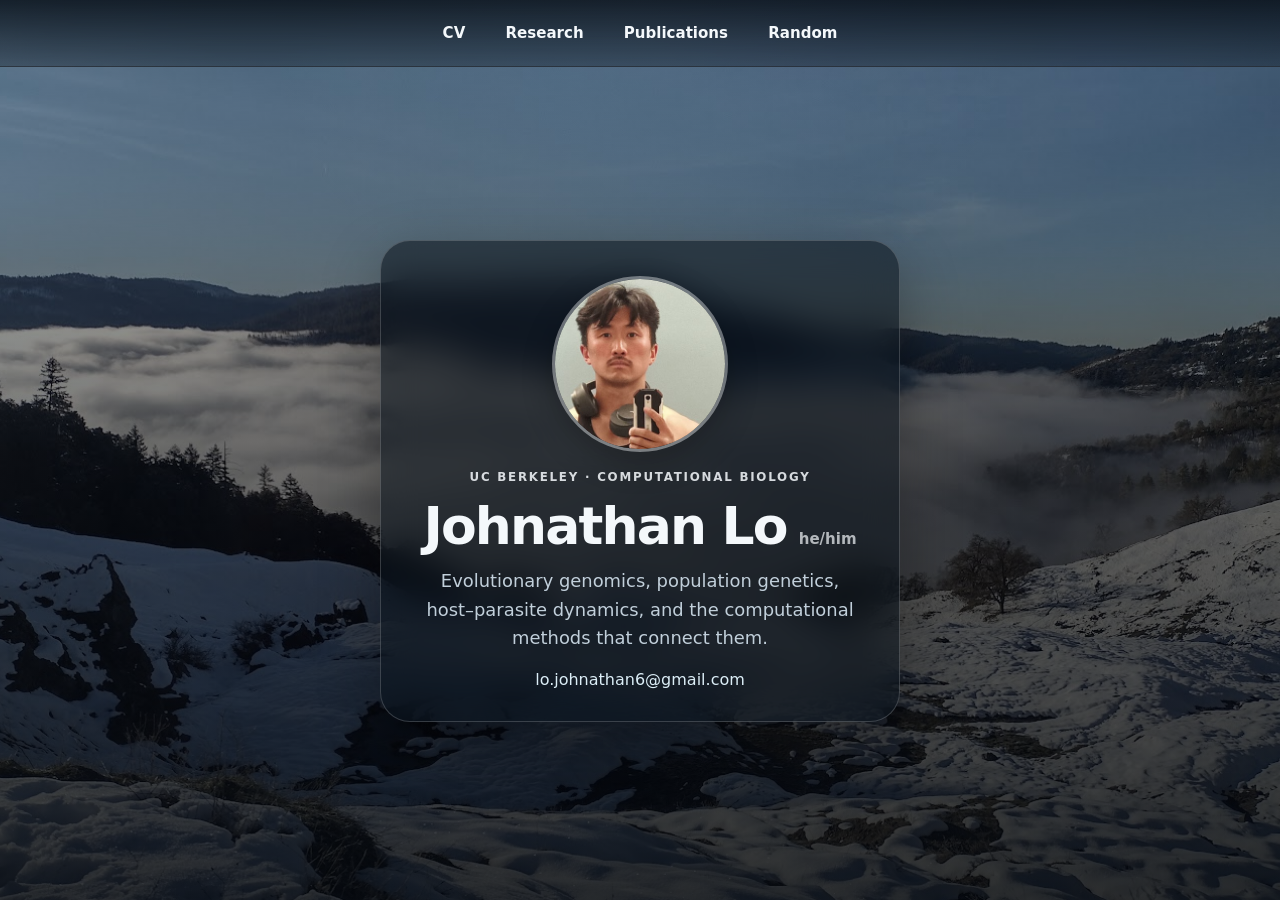
==== commit 47a4f246: "Add files via upload" ====
--- a/index.html
+++ b/index.html
@@ -11,196 +11,38 @@
   <title>Johnathan Lo | Computational Biology</title>
   <link rel="icon" href="assets/favicon.svg?v=2" type="image/svg+xml">
   <link rel="stylesheet" href="styles.css">
-  <script src="script.js" defer></script>
 </head>
 <body class="landing-page">
   <a class="skip-link" href="#main">Skip to content</a>
 
-  <header class="site-header">
-    <div class="wrap nav-wrap">
-      <a class="brand" href="#top" aria-label="Johnathan Lo home">Johnathan Lo</a>
+  <header class="site-header landing-header">
+    <div class="wrap nav-wrap nav-only">
       <nav class="nav" aria-label="Primary navigation">
         <a href="cv.html">CV</a>
-        <a href="#research">Research</a>
-        <a href="#publications">Publications</a>
-        <a href="#random">Random</a>
+        <a href="research.html">Research</a>
+        <a href="publications.html">Publications</a>
+        <a href="random.html">Random</a>
       </nav>
     </div>
   </header>
 
-  <main id="main">
-    <section class="splash" id="top">
+  <main id="main" class="landing-main">
+    <section class="splash" aria-label="Johnathan Lo homepage">
       <div class="splash-backdrop" aria-hidden="true"></div>
       <div class="splash-overlay" aria-hidden="true"></div>
       <div class="wrap splash-wrap">
-        <div class="profile-card">
+        <div class="profile-card profile-card-minimal">
           <img class="avatar" src="assets/johnathan-avatar.jpg" alt="Portrait of Johnathan Lo">
           <p class="eyebrow center">UC Berkeley · computational biology</p>
-          <h1>Johnathan Lo</h1>
+          <div class="name-line">
+            <h1>Johnathan Lo</h1>
+            <span class="pronouns">he/him</span>
+          </div>
           <p class="hero-bio">Evolutionary genomics, population genetics, host–parasite dynamics, and the computational methods that connect them.</p>
           <p class="hero-contact"><a href="mailto:lo.johnathan6@gmail.com">lo.johnathan6@gmail.com</a></p>
-
-          <div class="linktree-buttons" aria-label="Primary links">
-            <a class="link-card" href="cv.html">
-              <span class="link-main">CV</span>
-              <span class="link-sub">full academic curriculum vitae</span>
-            </a>
-            <a class="link-card" href="#research">
-              <span class="link-main">Research</span>
-              <span class="link-sub">current systems, questions, and methods</span>
-            </a>
-            <a class="link-card" href="#publications">
-              <span class="link-main">Publications</span>
-              <span class="link-sub">papers, software, and preprints</span>
-            </a>
-            <a class="link-card" href="#random">
-              <span class="link-main">Random</span>
-              <span class="link-sub">miscellany, photos, and other things</span>
-            </a>
-          </div>
-        </div>
-      </div>
-    </section>
-
-    <section class="content-section" id="research">
-      <div class="wrap narrow">
-        <div class="section-intro center">
-          <p class="eyebrow">Research</p>
-          <h2>Current research</h2>
-          <p>My work sits at the intersection of evolutionary theory, statistical modeling, and comparative genomics, moving across viruses, insects, bats, and fishes.</p>
-        </div>
-
-        <div class="stack-cards">
-          <article class="glass-card feature-card">
-            <p class="mini-kicker">Boots Lab · UC Berkeley</p>
-            <h3>Host–parasite evolution</h3>
-            <p>Simulation and agent-based modeling of host–parasite dynamics under fast evolution, alongside genomic work on phage generalism–specialism and virus-resistance trade-offs in <em>Plodia interpunctella</em>.</p>
-          </article>
-
-          <article class="glass-card feature-card">
-            <p class="mini-kicker">Sudmant Lab · UC Berkeley</p>
-            <h3>Comparative genomics</h3>
-            <p>Comparative genomics of longevity in <em>Myotis</em> bats and the repeated evolution of migratory behavior in Lepidoptera.</p>
-          </article>
-
-          <article class="glass-card feature-card">
-            <p class="mini-kicker">Sudmant Lab · UC Berkeley</p>
-            <h3>Fish genome evolution</h3>
-            <p>Population genetics of hybridizing California catostomids and genome evolution in tetraploid catostomids, with a focus on the evolutionary fate of duplicated genes.</p>
-          </article>
-
-          <article class="glass-card feature-card">
-            <p class="mini-kicker">Methods</p>
-            <h3>Computation across scales</h3>
-            <p>Agent-based simulation, statistical learning, population genetics, comparative genomics, and software development in R, C++, and Python.</p>
-          </article>
-        </div>
-      </div>
-    </section>
-
-    <section class="content-section" id="publications">
-      <div class="wrap narrow">
-        <div class="section-intro center">
-          <p class="eyebrow">Publications</p>
-          <h2>Selected papers &amp; preprints</h2>
-          <p>A selection of published work spanning insect genome evolution, microsatellite methodology, bacteriophage genomics, retrogenes, and bat longevity.</p>
-        </div>
-
-        <ol class="pub-stack">
-          <li class="glass-card pub-card">
-            <span class="year-pill">2024</span>
-            <div>
-              <h3>Extensive longevity and DNA virus-driven adaptation in nearctic <em>Myotis</em> bats</h3>
-              <p><strong>Vazquez, Juan M. et al.</strong> (including Lo, J.) · <em>bioRxiv</em> · <a href="https://doi.org/10.1101/2024.10.10.617725">DOI</a></p>
-            </div>
-          </li>
-          <li class="glass-card pub-card">
-            <span class="year-pill">2022</span>
-            <div>
-              <h3>Retrogene survival is not impacted by linkage relationships</h3>
-              <p><strong>Lo, J.; Blackmon, H.</strong> · <em>PeerJ</em> · <a href="https://doi.org/10.7717/peerj.12822">DOI</a></p>
-            </div>
-          </li>
-          <li class="glass-card pub-card">
-            <span class="year-pill">2021</span>
-            <div>
-              <h3>Complete Genome Sequence of <em>Klebsiella pneumonia</em> podophage Pone</h3>
-              <p><strong>Lo, J.; Lessor, L.; Clark, J.; Le, T.; Gill, J.; Liu, M.</strong> · <em>Microbiology Resource Announcements</em></p>
-            </div>
-          </li>
-          <li class="glass-card pub-card">
-            <span class="year-pill">2020</span>
-            <div>
-              <h3>Mode and Tempo of Microsatellite Evolution across 300 Million Years of Insect Evolution</h3>
-              <p><strong>Jonika, M.; Lo, J.; Blackmon, H.</strong> · <em>Genes</em> 11(8):945 · <a href="https://doi.org/10.3390/genes11080945">DOI</a></p>
-            </div>
-          </li>
-          <li class="glass-card pub-card">
-            <span class="year-pill">2019</span>
-            <div>
-              <h3>micRocounter: Microsatellite Characterization in Genome Assemblies</h3>
-              <p><strong>Lo, J.; Jonika, M.; Blackmon, H.</strong> · <em>G3: Genes|Genomes|Genetics</em> · <a href="https://doi.org/10.1534/g3.119.400335">DOI</a></p>
-            </div>
-          </li>
-          <li class="glass-card pub-card">
-            <span class="year-pill">2018</span>
-            <div>
-              <h3>A database of amphibian karyotypes</h3>
-              <p><strong>Perkins, R.; Rincones Gamboa, J.; Jonika, M.; Lo, J.; Shum, A.; Adams, R.; Blackmon, H.</strong> · <em>Chromosome Research</em> · <a href="https://doi.org/10.1007/s10577-019-09613-1">DOI</a></p>
-            </div>
-          </li>
-        </ol>
-      </div>
-    </section>
-
-    <section class="content-section" id="random">
-      <div class="wrap narrow">
-        <div class="section-intro center">
-          <p class="eyebrow">Random</p>
-          <h2>Miscellany</h2>
-          <p>A catch-all corner for things that do not fit neatly into a CV: images, side interests, and whatever else deserves to live on a personal site.</p>
-        </div>
-
-        <div class="random-grid">
-          <article class="glass-card image-card">
-            <img src="assets/splash-landscape.jpg" alt="Snowy mountain landscape above a valley full of clouds">
-            <div class="card-body">
-              <h3>Winter inversion</h3>
-              <p>The splash image comes from a cold, clear mountain scene with the valley filled by cloud cover — exactly the kind of quiet, atmospheric backdrop that felt right for the landing page.</p>
-            </div>
-          </article>
-
-          <article class="glass-card">
-            <p class="mini-kicker">Outside the lab</p>
-            <h3>Everything else</h3>
-            <p>This section can hold photos, notes, short essays, side projects, reading lists, or whatever more personal material you want to add later without forcing it into an academic template.</p>
-            <ul class="soft-list">
-              <li>photos &amp; visual scraps</li>
-              <li>miscellaneous side projects</li>
-              <li>notes, drafts, and links</li>
-              <li>things I am into right now</li>
-            </ul>
-          </article>
-
-          <article class="glass-card">
-            <p class="mini-kicker">Quick links</p>
-            <h3>Contact</h3>
-            <p>If you want to get in touch, the easiest route is email. The full academic version of this site is in the CV section.</p>
-            <div class="mini-links">
-              <a class="mini-pill" href="mailto:lo.johnathan6@gmail.com">Email</a>
-              <a class="mini-pill" href="cv.html">Open CV</a>
-            </div>
-          </article>
         </div>
       </div>
     </section>
   </main>
-
-  <footer class="site-footer">
-    <div class="wrap footer-wrap">
-      <p>Johnathan Lo</p>
-      <p>Computational biology · evolutionary genomics · UC Berkeley</p>
-    </div>
-  </footer>
 </body>
 </html>
--- a/styles.css
+++ b/styles.css
@@ -3,7 +3,6 @@
   --bg-deep: #050b12;
   --surface: rgba(12, 24, 36, 0.74);
   --surface-strong: rgba(10, 20, 31, 0.88);
-  --surface-soft: rgba(255, 255, 255, 0.06);
   --line: rgba(255, 255, 255, 0.14);
   --text: #f4f8fb;
   --muted: #c1cfda;
@@ -14,7 +13,7 @@
 }
 
 * { box-sizing: border-box; }
-html { scroll-behavior: smooth; scroll-padding-top: 96px; }
+html { scroll-behavior: smooth; }
 body {
   margin: 0;
   min-height: 100vh;
@@ -25,8 +24,7 @@
   font-family: Inter, ui-sans-serif, system-ui, -apple-system, BlinkMacSystemFont, "Segoe UI", sans-serif;
   line-height: 1.6;
 }
-
-a { color: var(--accent); text-underline-offset: 0.18em; }
+a { color: var(--accent); text-underline-offset: .18em; }
 a:hover { color: var(--accent-strong); }
 img { max-width: 100%; display: block; }
 button, input, textarea { font: inherit; }
@@ -51,53 +49,51 @@
   position: fixed;
   inset: 0 0 auto 0;
   z-index: 30;
-  background: linear-gradient(180deg, rgba(5, 11, 18, 0.72), rgba(5, 11, 18, 0.22));
+  background: linear-gradient(180deg, rgba(5, 11, 18, 0.78), rgba(5, 11, 18, 0.3));
   backdrop-filter: blur(16px);
   border-bottom: 1px solid rgba(255,255,255,.09);
 }
 .nav-wrap {
-  min-height: 78px;
+  min-height: 66px;
   display: flex;
   align-items: center;
-  justify-content: space-between;
-  gap: 1.2rem;
-}
-.brand {
-  display: inline-flex;
-  align-items: center;
-  gap: .5rem;
-  padding: .62rem 1rem;
-  border-radius: 999px;
-  border: 1px solid var(--line);
-  background: rgba(255,255,255,.08);
-  color: var(--text);
-  text-decoration: none;
-  font-weight: 700;
-  letter-spacing: .02em;
-}
+  justify-content: center;
+}
+.nav-only { justify-content: center; }
 .nav {
   display: flex;
   align-items: center;
-  gap: .75rem;
+  justify-content: center;
+  gap: .55rem;
   flex-wrap: wrap;
-  justify-content: flex-end;
 }
 .nav a {
   color: var(--text);
   text-decoration: none;
-  padding: .62rem 1rem;
+  padding: .55rem .92rem;
   border-radius: 999px;
   border: 1px solid transparent;
-}
-.nav a:hover {
+  font-weight: 650;
+  font-size: .94rem;
+}
+.nav a:hover,
+.nav a.active {
   border-color: var(--line);
-  background: rgba(255,255,255,.06);
-}
-
+  background: rgba(255,255,255,.07);
+}
+
+/* Home splash */
+.landing-page {
+  height: 100svh;
+  overflow: hidden;
+}
+.landing-main,
+.splash {
+  height: 100svh;
+}
 .splash {
   position: relative;
-  min-height: 100svh;
-  overflow: clip;
+  overflow: hidden;
 }
 .splash-backdrop,
 .splash-overlay {
@@ -112,129 +108,113 @@
 }
 .splash-overlay {
   background:
-    linear-gradient(180deg, rgba(4, 8, 13, 0.2) 0%, rgba(4, 8, 13, 0.58) 38%, rgba(4, 8, 13, 0.88) 100%),
-    radial-gradient(circle at top, rgba(196, 220, 236, 0.18), transparent 34%);
+    linear-gradient(180deg, rgba(4, 8, 13, 0.18) 0%, rgba(4, 8, 13, 0.50) 42%, rgba(4, 8, 13, 0.82) 100%),
+    radial-gradient(circle at top, rgba(196, 220, 236, 0.16), transparent 34%);
 }
 .splash-wrap {
   position: relative;
   z-index: 1;
-  min-height: 100svh;
+  height: 100%;
   display: flex;
   align-items: center;
   justify-content: center;
-  padding: 112px 0 56px;
+  padding: 86px 0 24px;
 }
 .profile-card {
-  width: min(100%, 560px);
+  width: min(100%, 520px);
   text-align: center;
-  padding: clamp(1.5rem, 3vw, 2.4rem);
-  border-radius: 32px;
-  border: 1px solid rgba(255,255,255,.2);
-  background: rgba(8, 18, 27, 0.56);
+  padding: clamp(1.4rem, 3vw, 2.2rem);
+  border-radius: 30px;
+  border: 1px solid rgba(255,255,255,.18);
+  background: rgba(8, 18, 27, 0.54);
   box-shadow: var(--shadow);
   backdrop-filter: blur(18px);
 }
+.profile-card-minimal { padding-bottom: 1.75rem; }
 .avatar {
-  width: min(42vw, 192px);
-  height: min(42vw, 192px);
+  width: min(36vw, 176px);
+  height: min(36vw, 176px);
   border-radius: 50%;
   object-fit: cover;
   object-position: center 14%;
-  margin: 0 auto 1.15rem;
-  border: 3px solid rgba(255,255,255,.4);
+  margin: 0 auto 1rem;
+  border: 3px solid rgba(255,255,255,.38);
   box-shadow: 0 12px 30px rgba(0,0,0,.25);
 }
 .avatar-small {
-  width: 132px;
-  height: 132px;
+  width: 126px;
+  height: 126px;
   margin: 0;
 }
 .eyebrow {
-  margin: 0 0 .7rem;
+  margin: 0 0 .6rem;
   text-transform: uppercase;
-  letter-spacing: .16em;
-  font-size: .76rem;
+  letter-spacing: .15em;
+  font-size: .74rem;
   font-weight: 800;
   color: rgba(244,248,251,.86);
 }
-.eyebrow.center { letter-spacing: .18em; }
-h1, h2, h3, h4 { line-height: 1.12; letter-spacing: -0.04em; }
-h1 {
+.name-line {
+  display: flex;
+  align-items: baseline;
+  justify-content: center;
+  gap: .75rem;
+  white-space: nowrap;
+  margin-bottom: .75rem;
+}
+h1, h2, h3, h4 {
+  font-family: Inter, ui-sans-serif, system-ui, -apple-system, BlinkMacSystemFont, "Segoe UI", sans-serif;
+  line-height: 1.12;
+  letter-spacing: -.035em;
+}
+.name-line h1 {
+  margin: 0;
+  font-size: clamp(2.05rem, 5vw, 3.25rem);
+  font-weight: 760;
+}
+.pronouns {
+  color: rgba(244,248,251,.7);
+  font-size: .94rem;
+  font-weight: 600;
+}
+.hero-bio {
+  margin: 0 auto .9rem;
+  max-width: 38rem;
+  color: var(--muted);
+  font-size: clamp(.98rem, 1.6vw, 1.12rem);
+}
+.hero-contact { margin: 0; }
+.hero-contact a { text-decoration: none; }
+
+/* Interior pages */
+.interior-main,
+.cv-page main { padding-top: 66px; }
+.page-hero {
+  padding: 70px 0 22px;
+}
+.page-hero h1 {
   margin: 0 0 .9rem;
-  font-size: clamp(3.2rem, 8vw, 5.8rem);
-  font-family: Georgia, "Times New Roman", serif;
-  font-weight: 500;
-}
-h2 {
+  font-size: clamp(2.6rem, 6vw, 4.8rem);
+  font-weight: 760;
+}
+.page-lede {
+  max-width: 760px;
   margin: 0;
-  font-size: clamp(2.2rem, 5vw, 4rem);
-  font-family: Georgia, "Times New Roman", serif;
-  font-weight: 500;
-}
-h3 { margin: 0 0 .45rem; font-size: 1.45rem; }
-.hero-bio,
-.section-intro p,
-.glass-card p,
-.cv-head p,
-.cv-entry,
-.cv-entry li,
-.cv-pubs li,
-.cv-simple-list li {
   color: var(--muted);
-}
-.hero-bio {
-  margin: 0 auto 1rem;
-  max-width: 42rem;
-  font-size: clamp(1.04rem, 1.8vw, 1.22rem);
-}
-.hero-contact { margin: 0 0 1.4rem; }
-.hero-contact a { text-decoration: none; }
-
-.linktree-buttons {
-  display: grid;
-  gap: .9rem;
-  margin-top: 1.1rem;
-}
-.link-card {
-  display: flex;
-  align-items: center;
-  justify-content: space-between;
-  gap: 1rem;
-  padding: 1rem 1.2rem;
-  border-radius: 999px;
-  border: 1px solid rgba(255,255,255,.2);
-  background: rgba(255,255,255,.08);
-  color: var(--text);
+  font-size: 1.08rem;
+}
+.home-link {
+  display: inline-block;
+  margin-bottom: 1.25rem;
+  color: rgba(244,248,251,.72);
   text-decoration: none;
-  box-shadow: 0 10px 26px rgba(0,0,0,.16);
-  transition: transform .18s ease, background .18s ease, border-color .18s ease;
-}
-.link-card:hover {
-  transform: translateY(-2px);
-  background: rgba(255,255,255,.12);
-  border-color: rgba(255,255,255,.34);
-}
-.link-main { font-weight: 800; font-size: 1rem; letter-spacing: .02em; }
-.link-sub { font-size: .92rem; color: rgba(244,248,251,.84); text-align: right; }
-
+  font-size: .92rem;
+}
+.home-link:hover { color: var(--text); }
 .content-section {
-  position: relative;
-  padding: clamp(72px, 9vw, 120px) 0;
-}
-.content-section::before {
-  content: "";
-  position: absolute;
-  inset: 0;
-  background: linear-gradient(180deg, rgba(255,255,255,.02), rgba(255,255,255,0));
-  pointer-events: none;
-}
-.section-intro {
-  position: relative;
-  z-index: 1;
-  max-width: 760px;
-  margin: 0 auto 2.4rem;
-}
-.section-intro p { margin: .9rem auto 0; font-size: 1.05rem; }
+  padding: 22px 0 90px;
+}
+.page-content { padding-top: 16px; }
 .stack-cards,
 .pub-stack {
   display: grid;
@@ -244,8 +224,6 @@
   margin: 0;
 }
 .glass-card {
-  position: relative;
-  z-index: 1;
   padding: 1.35rem 1.4rem;
   border-radius: 24px;
   border: 1px solid var(--line);
@@ -253,12 +231,19 @@
   box-shadow: var(--shadow);
   backdrop-filter: blur(14px);
 }
-.feature-card {
-  padding: 1.5rem 1.55rem;
+.feature-card { padding: 1.5rem 1.55rem; }
+.feature-card h2,
+.pub-card h2,
+.image-card h2,
+.random-grid h2 {
+  margin: 0 0 .45rem;
+  font-size: 1.38rem;
+  font-weight: 730;
 }
 .feature-card p:last-child,
 .pub-card p:last-child,
 .random-grid p:last-child { margin-bottom: 0; }
+.glass-card p { color: var(--muted); }
 .mini-kicker {
   margin: 0 0 .55rem;
   text-transform: uppercase;
@@ -267,7 +252,6 @@
   font-weight: 800;
   color: rgba(244,248,251,.75);
 }
-
 .pub-card {
   display: grid;
   grid-template-columns: 78px 1fr;
@@ -286,84 +270,52 @@
   font-weight: 800;
   color: var(--text);
 }
-.pub-card h3 { font-size: 1.22rem; }
 .pub-card p { margin: .2rem 0 0; }
-
 .random-grid {
   display: grid;
   grid-template-columns: 1.15fr .85fr;
   gap: 1rem;
   align-items: start;
 }
-.random-grid > :last-child {
-  grid-column: 2;
-}
 .image-card {
   overflow: hidden;
   padding: 0;
 }
 .image-card img {
   width: 100%;
-  height: 280px;
+  height: 320px;
   object-fit: cover;
 }
 .card-body { padding: 1.25rem 1.4rem 1.4rem; }
-.soft-list {
-  margin: 1rem 0 0;
-  padding-left: 1.1rem;
-}
-.soft-list li { margin: .35rem 0; color: var(--muted); }
-.mini-links {
-  display: flex;
-  flex-wrap: wrap;
-  gap: .75rem;
-  margin-top: 1rem;
-}
-.mini-pill,
-.button {
-  display: inline-flex;
-  align-items: center;
-  justify-content: center;
-  min-height: 46px;
-  padding: .72rem 1.1rem;
-  border-radius: 999px;
-  text-decoration: none;
-  color: var(--text);
-  background: rgba(255,255,255,.08);
-  border: 1px solid rgba(255,255,255,.18);
-}
-.mini-pill:hover,
-.button:hover {
-  background: rgba(255,255,255,.12);
-}
-
-.site-footer {
-  padding: 1.4rem 0 2rem;
-  border-top: 1px solid rgba(255,255,255,.09);
-}
-.footer-wrap {
-  display: flex;
-  gap: 1rem;
-  justify-content: space-between;
-  color: rgba(244,248,251,.74);
-  font-size: .94rem;
-}
-.footer-wrap p { margin: 0; }
-
-/* CV page */
-.cv-page main { padding-top: 78px; }
-.cv-hero {
-  padding: 42px 0 8px;
-}
+
+/* CV */
+.cv-hero { padding: 42px 0 8px; }
 .cv-hero-wrap {
   display: grid;
   grid-template-columns: auto 1fr auto;
   gap: 1.25rem;
   align-items: center;
 }
+.cv-hero-copy .home-link { margin-bottom: .65rem; }
+.cv-hero-copy h1 {
+  margin: 0 0 .45rem;
+  font-size: clamp(2.4rem, 5vw, 4rem);
+  font-weight: 760;
+}
 .cv-hero-copy .hero-bio { margin: 0; max-width: 48rem; }
-.cv-bio { font-size: 1rem; }
-.print-button { white-space: nowrap; cursor: pointer; }
+.print-button {
+  display: inline-flex;
+  align-items: center;
+  justify-content: center;
+  min-height: 46px;
+  padding: .72rem 1.1rem;
+  border-radius: 999px;
+  color: var(--text);
+  background: rgba(255,255,255,.08);
+  border: 1px solid rgba(255,255,255,.18);
+  cursor: pointer;
+  white-space: nowrap;
+}
 .cv-shell {
   width: min(calc(100% - 36px), 1040px);
   margin: 0 auto;
@@ -387,16 +339,16 @@
 .cv-name {
   margin: 0 0 .25rem;
   font-size: clamp(1.8rem, 4vw, 2.6rem);
-  font-family: Georgia, "Times New Roman", serif;
-  font-weight: 500;
-}
-.cv-contact {
-  text-align: right;
-}
+  font-weight: 740;
+}
+.cv-head p,
+.cv-entry,
+.cv-entry li,
+.cv-pubs li,
+.cv-simple-list li { color: var(--muted); }
+.cv-contact { text-align: right; }
 .cv-contact p { margin: .15rem 0; }
-.cv-section {
-  margin-top: 2rem;
-}
+.cv-section { margin-top: 2rem; }
 .cv-section h3 {
   margin: 0 0 1rem;
   padding-bottom: .45rem;
@@ -415,144 +367,58 @@
   color: rgba(244,248,251,.72);
   font-variant-numeric: tabular-nums;
 }
-.cv-entry ul {
-  margin: .5rem 0 0;
-  padding-left: 1.15rem;
-}
+.cv-entry ul { margin: .5rem 0 0; padding-left: 1.15rem; }
 .cv-entry li { margin: .28rem 0; }
-.cv-pubs {
-  margin: 0;
-  padding-left: 1.2rem;
-}
-.cv-pubs li {
-  margin: .85rem 0;
-  padding-left: .25rem;
-}
-.cv-simple-list {
-  columns: 2;
-  gap: 2rem;
-  padding-left: 1.2rem;
-  margin: 0;
-}
-.cv-simple-list li {
-  break-inside: avoid;
-  margin-bottom: .45rem;
-}
-
-/* 404 */
-.not-found-page {
-  display: grid;
-  place-items: center;
-  min-height: 100vh;
-}
-.not-found-shell {
-  width: min(calc(100% - 36px), 720px);
-}
-.not-found-card {
-  text-align: center;
-  padding: 2rem;
-}
-.not-found-card h1 { font-size: clamp(2.8rem, 7vw, 5rem); }
+.cv-pubs { margin: 0; padding-left: 1.2rem; }
+.cv-pubs li { margin: .85rem 0; padding-left: .25rem; }
+.cv-simple-list { columns: 2; gap: 2rem; padding-left: 1.2rem; margin: 0; }
+.cv-simple-list li { break-inside: avoid; margin-bottom: .45rem; }
 
 @media (max-width: 900px) {
   .cv-hero-wrap,
-  .random-grid {
-    grid-template-columns: 1fr;
-  }
-  .random-grid > :last-child {
-    grid-column: auto;
-  }
+  .random-grid { grid-template-columns: 1fr; }
   .cv-hero-wrap { justify-items: start; }
 }
 
-@media (max-width: 760px) {
-  .nav-wrap {
-    flex-direction: column;
-    align-items: stretch;
-    justify-content: center;
-    padding: .9rem 0;
-  }
-  .nav { justify-content: center; }
-  .brand { justify-content: center; }
-  .splash-wrap { padding-top: 148px; }
-  .link-card {
-    flex-direction: column;
-    align-items: flex-start;
-    border-radius: 26px;
-  }
-  .link-sub { text-align: left; }
-  .pub-card,
-  .cv-head,
-  .cv-entry,
-  .footer-wrap {
-    grid-template-columns: 1fr;
-    flex-direction: column;
-  }
-  .cv-contact {
-    text-align: left;
-  }
-  .cv-simple-list { columns: 1; }
-}
-
-@media (max-width: 560px) {
-  .wrap, .narrow, .cv-shell, .not-found-shell { width: min(calc(100% - 24px), var(--max)); }
-  h1 { font-size: clamp(2.8rem, 15vw, 4.4rem); }
-  .profile-card { border-radius: 24px; }
+@media (max-width: 720px) {
+  .nav-wrap { min-height: 62px; }
+  .nav { gap: .18rem; }
+  .nav a { padding: .48rem .62rem; font-size: .86rem; }
+  .splash-wrap { padding-top: 76px; }
+  .profile-card { width: min(100%, 470px); }
+  .avatar { width: min(34vw, 156px); height: min(34vw, 156px); }
+  .name-line { gap: .55rem; }
+  .name-line h1 { font-size: clamp(1.85rem, 8vw, 2.6rem); }
+  .pronouns { font-size: .86rem; }
   .pub-card,
   .cv-entry { grid-template-columns: 1fr; }
   .year-pill { width: fit-content; }
-  .image-card img { height: 220px; }
+  .cv-head { flex-direction: column; align-items: flex-start; }
+  .cv-contact { text-align: left; }
+  .cv-simple-list { columns: 1; }
+}
+
+@media (max-width: 430px) {
+  .wrap, .narrow, .cv-shell { width: min(calc(100% - 22px), var(--max)); }
+  .nav a { padding-inline: .48rem; font-size: .8rem; }
+  .profile-card { padding: 1.2rem 1rem 1.35rem; border-radius: 24px; }
+  .avatar { width: 132px; height: 132px; }
+  .name-line h1 { font-size: 1.8rem; }
+  .pronouns { font-size: .78rem; }
+  .hero-bio { font-size: .92rem; }
 }
 
 @media print {
-  :root {
-    --text: #000;
-    --muted: #222;
-    --line: #999;
-  }
-  body {
-    background: #fff;
-    color: #000;
-    font-size: 10.2pt;
-    line-height: 1.35;
-  }
-  .no-print,
-  .site-header,
-  .cv-hero { display: none !important; }
+  :root { --text: #000; --muted: #222; --line: #999; }
+  body { background: #fff; color: #000; font-size: 10.2pt; line-height: 1.35; }
+  .no-print, .site-header, .cv-hero { display: none !important; }
   .cv-page main { padding-top: 0; }
-  .cv-shell {
-    width: 100%;
-    padding: 0;
-  }
-  .cv-paper {
-    padding: 0;
-    background: #fff;
-    color: #000;
-    box-shadow: none;
-    border: 0;
-    border-radius: 0;
-  }
-  .cv-name,
-  .cv-section h3,
-  .cv-head p,
-  .cv-entry,
-  .cv-entry li,
-  .cv-pubs li,
-  .cv-simple-list li,
-  a {
-    color: #000;
-    text-decoration: none;
-  }
-  .cv-head {
-    border-bottom: 1px solid #000;
-    padding-bottom: .7rem;
-  }
+  .cv-shell { width: 100%; padding: 0; }
+  .cv-paper { padding: 0; background: #fff; color: #000; box-shadow: none; border: 0; border-radius: 0; }
+  .cv-name, .cv-section h3, .cv-head p, .cv-entry, .cv-entry li, .cv-pubs li, .cv-simple-list li, a { color: #000; text-decoration: none; }
+  .cv-head { border-bottom: 1px solid #000; padding-bottom: .7rem; }
   .cv-section { margin-top: .95rem; }
-  .cv-section h3 {
-    border-bottom: 1px solid #000;
-    padding-bottom: .25rem;
-    margin-bottom: .7rem;
-  }
+  .cv-section h3 { border-bottom: 1px solid #000; padding-bottom: .25rem; margin-bottom: .7rem; }
   .cv-entry { grid-template-columns: 92px 1fr; gap: .65rem; margin: .55rem 0; }
   .cv-entry ul { margin-top: .2rem; }
   .cv-pubs li { margin: .55rem 0; }
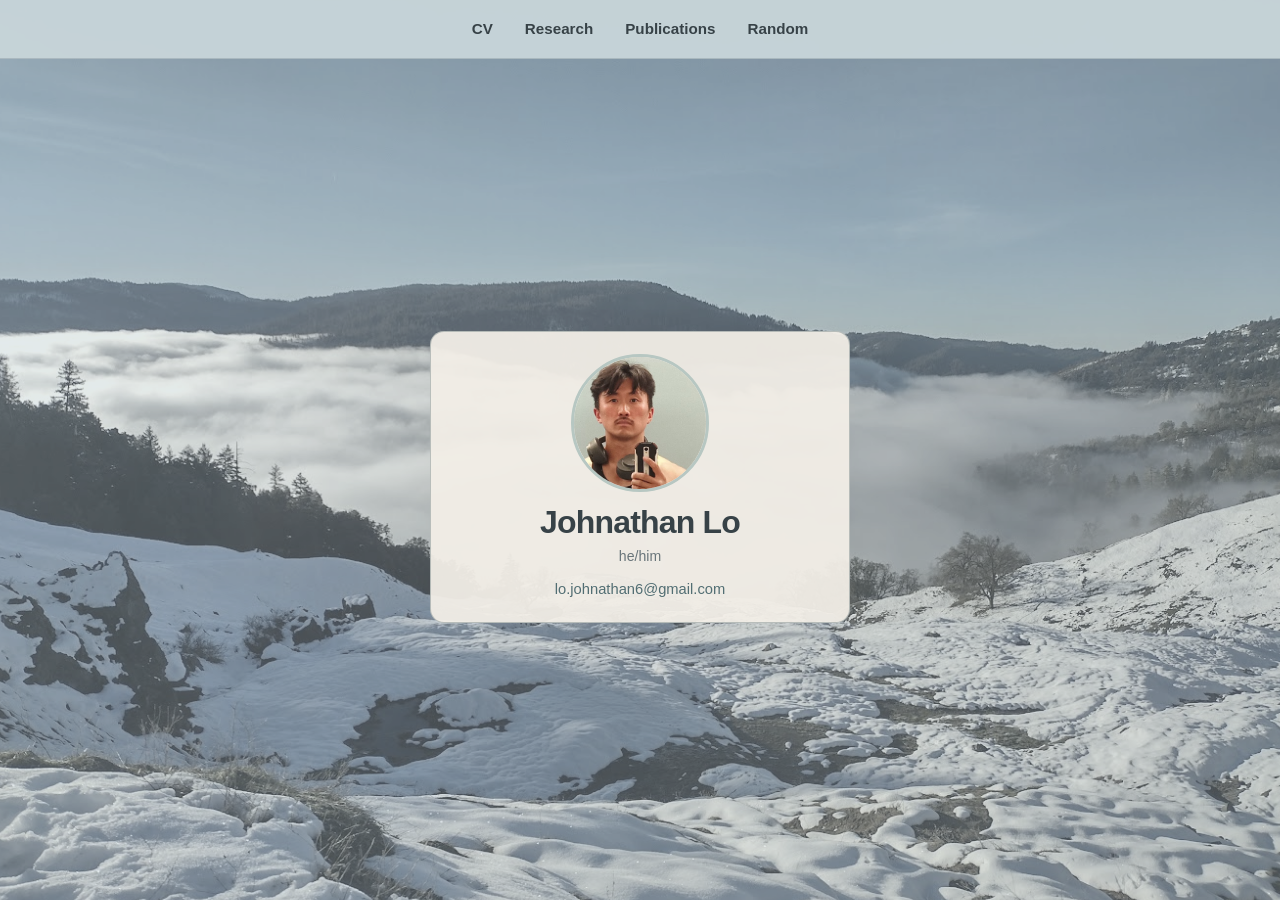
==== commit 61436424: "Add files via upload" ====
--- a/index.html
+++ b/index.html
@@ -3,14 +3,14 @@
 <head>
   <meta charset="utf-8">
   <meta name="viewport" content="width=device-width, initial-scale=1">
-  <meta name="description" content="Johnathan Lo — computational biology, evolutionary genomics, population genetics, and host–parasite dynamics.">
-  <meta name="theme-color" content="#0a1620">
-  <meta property="og:title" content="Johnathan Lo | Computational Biology">
-  <meta property="og:description" content="Research in evolutionary genomics, population genetics, and host–parasite dynamics.">
+  <meta name="description" content="Personal website of Johnathan Lo.">
+  <meta name="theme-color" content="#c7d5d9">
+  <meta property="og:title" content="Johnathan Lo">
+  <meta property="og:description" content="Personal website of Johnathan Lo.">
   <meta property="og:type" content="website">
-  <title>Johnathan Lo | Computational Biology</title>
+  <title>Johnathan Lo</title>
   <link rel="icon" href="assets/favicon.svg?v=2" type="image/svg+xml">
-  <link rel="stylesheet" href="styles.css">
+  <link rel="stylesheet" href="styles.css?v=6">
 </head>
 <body class="landing-page">
   <a class="skip-link" href="#main">Skip to content</a>
@@ -33,12 +33,10 @@
       <div class="wrap splash-wrap">
         <div class="profile-card profile-card-minimal">
           <img class="avatar" src="assets/johnathan-avatar.jpg" alt="Portrait of Johnathan Lo">
-          <p class="eyebrow center">UC Berkeley · computational biology</p>
           <div class="name-line">
-            <h1>Johnathan Lo</h1>
+            <h1>Johnathan&nbsp;Lo</h1>
             <span class="pronouns">he/him</span>
           </div>
-          <p class="hero-bio">Evolutionary genomics, population genetics, host–parasite dynamics, and the computational methods that connect them.</p>
           <p class="hero-contact"><a href="mailto:lo.johnathan6@gmail.com">lo.johnathan6@gmail.com</a></p>
         </div>
       </div>
--- a/styles.css
+++ b/styles.css
@@ -1,14 +1,15 @@
 :root {
-  --bg: #09131c;
-  --bg-deep: #050b12;
-  --surface: rgba(12, 24, 36, 0.74);
-  --surface-strong: rgba(10, 20, 31, 0.88);
-  --line: rgba(255, 255, 255, 0.14);
-  --text: #f4f8fb;
-  --muted: #c1cfda;
-  --accent: #dceef7;
-  --accent-strong: #ffffff;
-  --shadow: 0 20px 60px rgba(0, 0, 0, 0.32);
+  --sky: #c7d5d9;
+  --sky-deep: #adbec4;
+  --cream: #f3efe7;
+  --sage: #d3ded4;
+  --blue: #d4e0e6;
+  --lilac: #ded8e5;
+  --peach: #e8d8cf;
+  --ink: #374247;
+  --muted: #69757a;
+  --line: #adbcc0;
+  --link: #526e73;
   --max: 1120px;
 }
 
@@ -17,80 +18,74 @@
 body {
   margin: 0;
   min-height: 100vh;
-  background:
-    radial-gradient(circle at top, rgba(110, 156, 186, 0.18), transparent 36%),
-    linear-gradient(180deg, #0b1824 0%, #07111a 52%, #04080d 100%);
-  color: var(--text);
-  font-family: Inter, ui-sans-serif, system-ui, -apple-system, BlinkMacSystemFont, "Segoe UI", sans-serif;
-  line-height: 1.6;
-}
-a { color: var(--accent); text-underline-offset: .18em; }
-a:hover { color: var(--accent-strong); }
+  background: var(--sky);
+  color: var(--ink);
+  font-family: Arial, Helvetica, sans-serif;
+  line-height: 1.58;
+}
+
+a { color: var(--link); text-underline-offset: .18em; }
+a:hover { color: #3f5b60; }
 img { max-width: 100%; display: block; }
 button, input, textarea { font: inherit; }
 .wrap { width: min(calc(100% - 36px), var(--max)); margin-inline: auto; }
-.narrow { width: min(calc(100% - 36px), 920px); }
-.center { text-align: center; }
+.narrow { width: min(calc(100% - 36px), 900px); }
 
 .skip-link {
   position: fixed;
-  top: 10px;
-  left: 10px;
+  top: 8px;
+  left: 8px;
   z-index: 1000;
-  transform: translateY(-160%);
-  background: #fff;
-  color: #000;
-  padding: .65rem .95rem;
-  border-radius: 10px;
+  transform: translateY(-150%);
+  background: var(--cream);
+  color: var(--ink);
+  padding: .55rem .8rem;
+  border: 1px solid var(--line);
 }
 .skip-link:focus { transform: none; }
 
+/* Simple flat nav — intentionally not a portfolio-style toolbar. */
 .site-header {
   position: fixed;
   inset: 0 0 auto 0;
   z-index: 30;
-  background: linear-gradient(180deg, rgba(5, 11, 18, 0.78), rgba(5, 11, 18, 0.3));
-  backdrop-filter: blur(16px);
-  border-bottom: 1px solid rgba(255,255,255,.09);
+  background: rgba(199, 213, 217, .96);
+  border-bottom: 1px solid rgba(73, 93, 100, .22);
 }
 .nav-wrap {
-  min-height: 66px;
+  min-height: 58px;
   display: flex;
   align-items: center;
   justify-content: center;
 }
-.nav-only { justify-content: center; }
 .nav {
   display: flex;
   align-items: center;
   justify-content: center;
-  gap: .55rem;
-  flex-wrap: wrap;
+  gap: clamp(.8rem, 3vw, 2rem);
+  white-space: nowrap;
 }
 .nav a {
-  color: var(--text);
+  color: var(--ink);
   text-decoration: none;
-  padding: .55rem .92rem;
-  border-radius: 999px;
-  border: 1px solid transparent;
-  font-weight: 650;
-  font-size: .94rem;
+  font-size: .95rem;
+  font-weight: 600;
+  padding: .25rem 0 .2rem;
+  border-bottom: 1px solid transparent;
 }
 .nav a:hover,
 .nav a.active {
-  border-color: var(--line);
-  background: rgba(255,255,255,.07);
-}
-
-/* Home splash */
+  border-bottom-color: var(--ink);
+}
+
+/* Home: one screen, one photo, one identity block. */
 .landing-page {
   height: 100svh;
   overflow: hidden;
+  background: var(--sky);
 }
 .landing-main,
-.splash {
-  height: 100svh;
-}
+.splash { height: 100svh; }
 .splash {
   position: relative;
   overflow: hidden;
@@ -104,12 +99,11 @@
   background-image: url('assets/splash-landscape.jpg');
   background-size: cover;
   background-position: center center;
-  transform: scale(1.04);
+  transform: scale(1.01);
+  filter: saturate(.62) contrast(.88) brightness(1.08);
 }
 .splash-overlay {
-  background:
-    linear-gradient(180deg, rgba(4, 8, 13, 0.18) 0%, rgba(4, 8, 13, 0.50) 42%, rgba(4, 8, 13, 0.82) 100%),
-    radial-gradient(circle at top, rgba(196, 220, 236, 0.16), transparent 34%);
+  background: rgba(173, 193, 199, .34);
 }
 .splash-wrap {
   position: relative;
@@ -118,163 +112,147 @@
   display: flex;
   align-items: center;
   justify-content: center;
-  padding: 86px 0 24px;
+  padding: 72px 0 18px;
 }
 .profile-card {
-  width: min(100%, 520px);
+  width: min(calc(100vw - 36px), 420px);
+  padding: 1.35rem 1.5rem 1.3rem;
   text-align: center;
-  padding: clamp(1.4rem, 3vw, 2.2rem);
-  border-radius: 30px;
-  border: 1px solid rgba(255,255,255,.18);
-  background: rgba(8, 18, 27, 0.54);
-  box-shadow: var(--shadow);
-  backdrop-filter: blur(18px);
-}
-.profile-card-minimal { padding-bottom: 1.75rem; }
+  background: rgba(243, 239, 231, .94);
+  border: 1px solid rgba(86, 105, 111, .36);
+  border-radius: 14px;
+}
 .avatar {
-  width: min(36vw, 176px);
-  height: min(36vw, 176px);
+  width: 138px;
+  height: 138px;
   border-radius: 50%;
   object-fit: cover;
   object-position: center 14%;
-  margin: 0 auto 1rem;
-  border: 3px solid rgba(255,255,255,.38);
-  box-shadow: 0 12px 30px rgba(0,0,0,.25);
+  margin: 0 auto .9rem;
+  border: 3px solid #b7c7c2;
 }
 .avatar-small {
-  width: 126px;
-  height: 126px;
-  margin: 0;
-}
-.eyebrow {
-  margin: 0 0 .6rem;
-  text-transform: uppercase;
-  letter-spacing: .15em;
-  font-size: .74rem;
-  font-weight: 800;
-  color: rgba(244,248,251,.86);
+  width: 108px;
+  height: 108px;
+  margin: 0;
 }
 .name-line {
-  display: flex;
-  align-items: baseline;
-  justify-content: center;
-  gap: .75rem;
-  white-space: nowrap;
-  margin-bottom: .75rem;
+  width: 100%;
+  margin: 0 0 .65rem;
+  text-align: center;
 }
 h1, h2, h3, h4 {
-  font-family: Inter, ui-sans-serif, system-ui, -apple-system, BlinkMacSystemFont, "Segoe UI", sans-serif;
+  font-family: Arial, Helvetica, sans-serif;
+  letter-spacing: -.025em;
   line-height: 1.12;
-  letter-spacing: -.035em;
 }
 .name-line h1 {
-  margin: 0;
-  font-size: clamp(2.05rem, 5vw, 3.25rem);
-  font-weight: 760;
+  display: block;
+  width: 100%;
+  margin: 0;
+  font-size: 2rem;
+  font-weight: 700;
+  line-height: 1.05;
+  white-space: nowrap !important;
+  word-break: keep-all !important;
+  overflow-wrap: normal !important;
+  hyphens: none !important;
 }
 .pronouns {
-  color: rgba(244,248,251,.7);
-  font-size: .94rem;
-  font-weight: 600;
-}
-.hero-bio {
-  margin: 0 auto .9rem;
-  max-width: 38rem;
+  display: block;
+  margin-top: .35rem;
   color: var(--muted);
-  font-size: clamp(.98rem, 1.6vw, 1.12rem);
-}
-.hero-contact { margin: 0; }
+  font-size: .88rem;
+}
+.hero-contact {
+  margin: 0;
+  font-size: .92rem;
+}
 .hero-contact a { text-decoration: none; }
 
-/* Interior pages */
+/* Interior pages: flat, pastel, editorial rather than dashboard-like. */
 .interior-main,
-.cv-page main { padding-top: 66px; }
+.cv-page main { padding-top: 58px; }
 .page-hero {
-  padding: 70px 0 22px;
+  padding: 52px 0 18px;
 }
 .page-hero h1 {
-  margin: 0 0 .9rem;
-  font-size: clamp(2.6rem, 6vw, 4.8rem);
-  font-weight: 760;
+  margin: 0;
+  font-size: clamp(2rem, 5vw, 3.2rem);
+  font-weight: 700;
 }
 .page-lede {
-  max-width: 760px;
-  margin: 0;
+  max-width: 680px;
+  margin: .75rem 0 0;
   color: var(--muted);
-  font-size: 1.08rem;
+  font-size: 1.02rem;
 }
 .home-link {
   display: inline-block;
-  margin-bottom: 1.25rem;
-  color: rgba(244,248,251,.72);
+  margin-bottom: 1rem;
+  color: var(--muted);
   text-decoration: none;
-  font-size: .92rem;
-}
-.home-link:hover { color: var(--text); }
+  font-size: .9rem;
+}
+.home-link:hover { color: var(--ink); }
 .content-section {
-  padding: 22px 0 90px;
-}
-.page-content { padding-top: 16px; }
+  padding: 16px 0 78px;
+}
 .stack-cards,
 .pub-stack {
   display: grid;
-  gap: 1rem;
+  gap: .9rem;
   list-style: none;
   padding: 0;
   margin: 0;
 }
+.matte-panel,
 .glass-card {
+  border: 1px solid rgba(78, 96, 102, .26);
+  border-radius: 12px;
   padding: 1.35rem 1.4rem;
-  border-radius: 24px;
-  border: 1px solid var(--line);
-  background: var(--surface-strong);
-  box-shadow: var(--shadow);
-  backdrop-filter: blur(14px);
-}
-.feature-card { padding: 1.5rem 1.55rem; }
+  box-shadow: none;
+}
+.tone-sage { background: var(--sage); }
+.tone-blue { background: var(--blue); }
+.tone-lilac { background: var(--lilac); }
+.tone-peach { background: var(--peach); }
 .feature-card h2,
 .pub-card h2,
 .image-card h2,
-.random-grid h2 {
+.random-note h2 {
   margin: 0 0 .45rem;
-  font-size: 1.38rem;
-  font-weight: 730;
+  font-size: 1.28rem;
+  font-weight: 700;
 }
 .feature-card p:last-child,
 .pub-card p:last-child,
-.random-grid p:last-child { margin-bottom: 0; }
-.glass-card p { color: var(--muted); }
+.random-note p:last-child { margin-bottom: 0; }
+.matte-panel p,
+.glass-card p { color: #566469; }
 .mini-kicker {
-  margin: 0 0 .55rem;
-  text-transform: uppercase;
-  letter-spacing: .13em;
-  font-size: .72rem;
-  font-weight: 800;
-  color: rgba(244,248,251,.75);
+  margin: 0 0 .45rem;
+  color: #5b6d70;
+  font-size: .78rem;
+  font-weight: 600;
 }
 .pub-card {
   display: grid;
-  grid-template-columns: 78px 1fr;
-  gap: 1rem;
+  grid-template-columns: 58px 1fr;
+  gap: 1.05rem;
   align-items: start;
 }
-.year-pill {
-  display: inline-flex;
-  align-items: center;
-  justify-content: center;
-  min-height: 42px;
-  padding: .35rem .7rem;
-  border-radius: 999px;
-  background: rgba(255,255,255,.08);
-  border: 1px solid rgba(255,255,255,.16);
-  font-weight: 800;
-  color: var(--text);
-}
-.pub-card p { margin: .2rem 0 0; }
+.year {
+  color: #667579;
+  font-size: .9rem;
+  font-weight: 700;
+  padding-top: .08rem;
+}
+.pub-card p { margin: .15rem 0 0; }
 .random-grid {
   display: grid;
   grid-template-columns: 1.15fr .85fr;
-  gap: 1rem;
+  gap: .9rem;
   align-items: start;
 }
 .image-card {
@@ -283,50 +261,56 @@
 }
 .image-card img {
   width: 100%;
-  height: 320px;
+  height: 310px;
   object-fit: cover;
-}
-.card-body { padding: 1.25rem 1.4rem 1.4rem; }
-
-/* CV */
-.cv-hero { padding: 42px 0 8px; }
+  filter: saturate(.68) contrast(.9) brightness(1.03);
+}
+.card-body { padding: 1.2rem 1.35rem 1.3rem; }
+
+/* CV stays readable and printable, but shares the same matte palette. */
+.cv-hero { padding: 38px 0 8px; }
 .cv-hero-wrap {
   display: grid;
   grid-template-columns: auto 1fr auto;
-  gap: 1.25rem;
+  gap: 1.2rem;
   align-items: center;
 }
-.cv-hero-copy .home-link { margin-bottom: .65rem; }
+.cv-hero-copy .home-link { margin-bottom: .45rem; }
 .cv-hero-copy h1 {
-  margin: 0 0 .45rem;
-  font-size: clamp(2.4rem, 5vw, 4rem);
-  font-weight: 760;
-}
-.cv-hero-copy .hero-bio { margin: 0; max-width: 48rem; }
+  margin: 0 0 .35rem;
+  font-size: clamp(2rem, 4.5vw, 3rem);
+  font-weight: 700;
+  white-space: nowrap;
+}
+.hero-bio {
+  margin: 0;
+  color: var(--muted);
+  font-size: .98rem;
+}
 .print-button {
   display: inline-flex;
   align-items: center;
   justify-content: center;
-  min-height: 46px;
-  padding: .72rem 1.1rem;
-  border-radius: 999px;
-  color: var(--text);
-  background: rgba(255,255,255,.08);
-  border: 1px solid rgba(255,255,255,.18);
+  min-height: 40px;
+  padding: .55rem .8rem;
+  border-radius: 8px;
+  color: var(--ink);
+  background: var(--sage);
+  border: 1px solid rgba(78, 96, 102, .28);
   cursor: pointer;
   white-space: nowrap;
 }
+.print-button:hover { background: #c8d6cb; }
 .cv-shell {
   width: min(calc(100% - 36px), 1040px);
   margin: 0 auto;
-  padding: 20px 0 84px;
+  padding: 16px 0 78px;
 }
 .cv-paper {
-  background: rgba(10, 20, 31, 0.9);
-  border: 1px solid rgba(255,255,255,.14);
-  padding: clamp(24px, 4vw, 48px);
-  border-radius: 28px;
-  box-shadow: var(--shadow);
+  background: var(--cream);
+  border: 1px solid rgba(78, 96, 102, .26);
+  padding: clamp(24px, 4vw, 46px);
+  border-radius: 12px;
 }
 .cv-head {
   display: flex;
@@ -334,45 +318,40 @@
   justify-content: space-between;
   gap: 2rem;
   padding-bottom: 1rem;
-  border-bottom: 1px solid var(--line);
+  border-bottom: 1px solid #b8b6ae;
 }
 .cv-name {
   margin: 0 0 .25rem;
-  font-size: clamp(1.8rem, 4vw, 2.6rem);
-  font-weight: 740;
+  font-size: clamp(1.65rem, 4vw, 2.2rem);
+  font-weight: 700;
 }
 .cv-head p,
 .cv-entry,
 .cv-entry li,
 .cv-pubs li,
-.cv-simple-list li { color: var(--muted); }
+.cv-simple-list li { color: #586166; }
 .cv-contact { text-align: right; }
 .cv-contact p { margin: .15rem 0; }
-.cv-section { margin-top: 2rem; }
+.cv-section { margin-top: 1.9rem; }
 .cv-section h3 {
-  margin: 0 0 1rem;
-  padding-bottom: .45rem;
-  border-bottom: 1px solid var(--line);
-  text-transform: uppercase;
-  letter-spacing: .1em;
-  font-size: .94rem;
+  margin: 0 0 .9rem;
+  padding-bottom: .35rem;
+  border-bottom: 1px solid #c0bdb5;
+  font-size: 1rem;
 }
 .cv-entry {
   display: grid;
   grid-template-columns: 120px 1fr;
-  gap: 1.15rem;
-  margin: 1rem 0;
-}
-.cv-date {
-  color: rgba(244,248,251,.72);
-  font-variant-numeric: tabular-nums;
-}
-.cv-entry ul { margin: .5rem 0 0; padding-left: 1.15rem; }
-.cv-entry li { margin: .28rem 0; }
+  gap: 1.1rem;
+  margin: .95rem 0;
+}
+.cv-date { color: #788287; font-variant-numeric: tabular-nums; }
+.cv-entry ul { margin: .45rem 0 0; padding-left: 1.15rem; }
+.cv-entry li { margin: .26rem 0; }
 .cv-pubs { margin: 0; padding-left: 1.2rem; }
-.cv-pubs li { margin: .85rem 0; padding-left: .25rem; }
+.cv-pubs li { margin: .8rem 0; padding-left: .2rem; }
 .cv-simple-list { columns: 2; gap: 2rem; padding-left: 1.2rem; margin: 0; }
-.cv-simple-list li { break-inside: avoid; margin-bottom: .45rem; }
+.cv-simple-list li { break-inside: avoid; margin-bottom: .42rem; }
 
 @media (max-width: 900px) {
   .cv-hero-wrap,
@@ -381,40 +360,52 @@
 }
 
 @media (max-width: 720px) {
-  .nav-wrap { min-height: 62px; }
-  .nav { gap: .18rem; }
-  .nav a { padding: .48rem .62rem; font-size: .86rem; }
-  .splash-wrap { padding-top: 76px; }
-  .profile-card { width: min(100%, 470px); }
-  .avatar { width: min(34vw, 156px); height: min(34vw, 156px); }
-  .name-line { gap: .55rem; }
-  .name-line h1 { font-size: clamp(1.85rem, 8vw, 2.6rem); }
-  .pronouns { font-size: .86rem; }
+  .nav { gap: .85rem; }
+  .nav a { font-size: .88rem; }
+  .splash-wrap { padding-top: 66px; }
+  .profile-card { width: min(calc(100vw - 28px), 390px); padding: 1.2rem 1.2rem 1.15rem; }
+  .avatar { width: 128px; height: 128px; }
+  .name-line h1 { font-size: 1.85rem; }
   .pub-card,
   .cv-entry { grid-template-columns: 1fr; }
-  .year-pill { width: fit-content; }
   .cv-head { flex-direction: column; align-items: flex-start; }
   .cv-contact { text-align: left; }
   .cv-simple-list { columns: 1; }
 }
 
 @media (max-width: 430px) {
-  .wrap, .narrow, .cv-shell { width: min(calc(100% - 22px), var(--max)); }
-  .nav a { padding-inline: .48rem; font-size: .8rem; }
-  .profile-card { padding: 1.2rem 1rem 1.35rem; border-radius: 24px; }
-  .avatar { width: 132px; height: 132px; }
-  .name-line h1 { font-size: 1.8rem; }
-  .pronouns { font-size: .78rem; }
-  .hero-bio { font-size: .92rem; }
+  .wrap, .narrow, .cv-shell { width: min(calc(100% - 20px), var(--max)); }
+  .nav { gap: .62rem; }
+  .nav a { font-size: .77rem; }
+  .profile-card { width: min(calc(100vw - 20px), 360px); padding: 1rem .9rem 1.05rem; }
+  .avatar { width: 116px; height: 116px; }
+  .name-line h1 { font-size: 1.7rem; }
+  .pronouns { font-size: .8rem; }
+  .hero-contact { font-size: .86rem; }
+}
+
+@media (max-width: 340px) {
+  .nav { gap: .45rem; }
+  .nav a { font-size: .7rem; }
+  .name-line h1 { font-size: 1.58rem; }
+}
+
+@media (max-height: 630px) {
+  .splash-wrap { padding-top: 62px; }
+  .profile-card { padding-top: .85rem; padding-bottom: .85rem; }
+  .avatar { width: 104px; height: 104px; margin-bottom: .65rem; }
+  .name-line { margin-bottom: .5rem; }
+  .name-line h1 { font-size: 1.65rem; }
+  .pronouns { margin-top: .25rem; }
 }
 
 @media print {
-  :root { --text: #000; --muted: #222; --line: #999; }
+  :root { --ink: #000; --muted: #222; }
   body { background: #fff; color: #000; font-size: 10.2pt; line-height: 1.35; }
   .no-print, .site-header, .cv-hero { display: none !important; }
   .cv-page main { padding-top: 0; }
   .cv-shell { width: 100%; padding: 0; }
-  .cv-paper { padding: 0; background: #fff; color: #000; box-shadow: none; border: 0; border-radius: 0; }
+  .cv-paper { padding: 0; background: #fff; color: #000; border: 0; border-radius: 0; }
   .cv-name, .cv-section h3, .cv-head p, .cv-entry, .cv-entry li, .cv-pubs li, .cv-simple-list li, a { color: #000; text-decoration: none; }
   .cv-head { border-bottom: 1px solid #000; padding-bottom: .7rem; }
   .cv-section { margin-top: .95rem; }
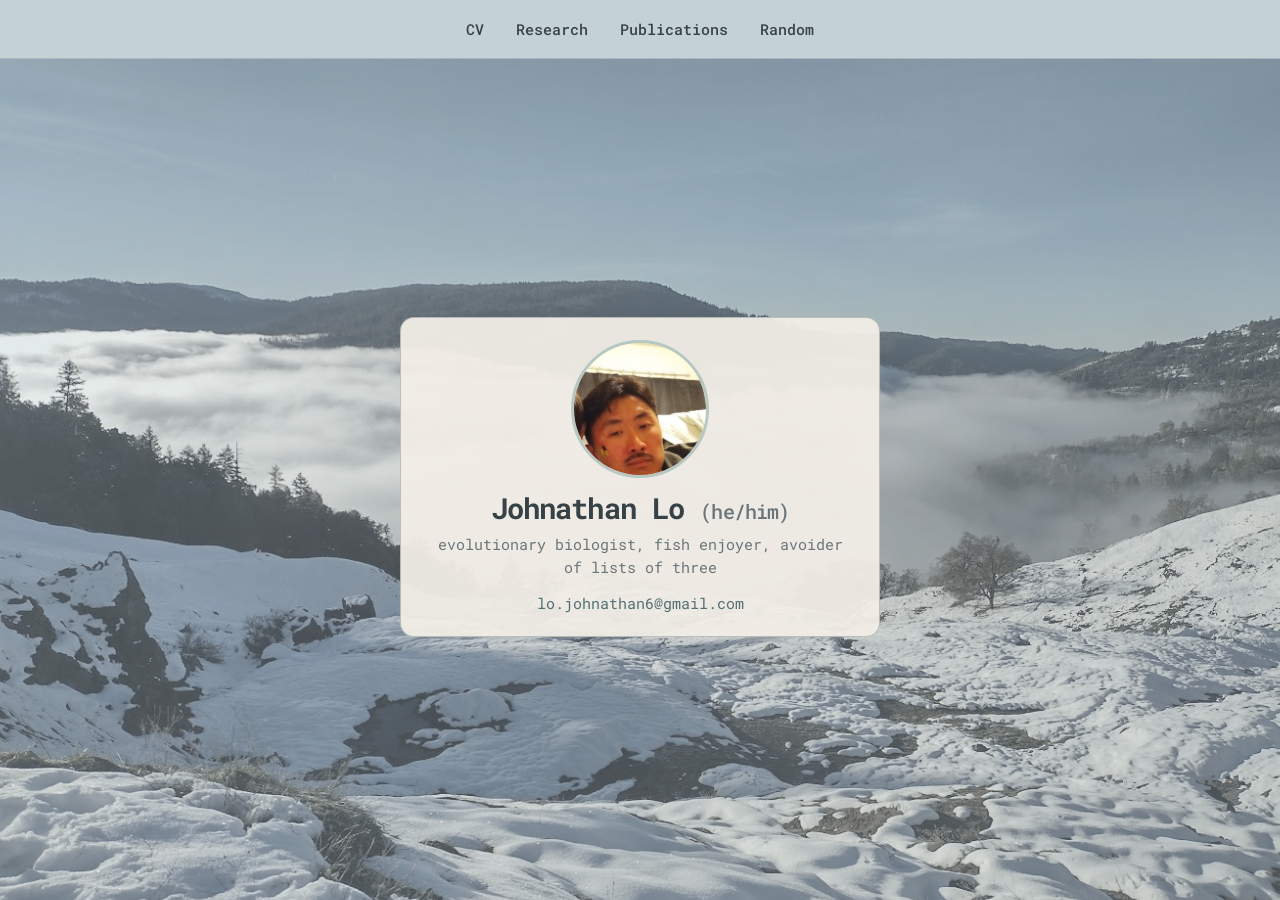
==== commit af5dba12: "Add files via upload" ====
--- a/index.html
+++ b/index.html
@@ -10,7 +10,7 @@
   <meta property="og:type" content="website">
   <title>Johnathan Lo</title>
   <link rel="icon" href="assets/favicon.svg?v=2" type="image/svg+xml">
-  <link rel="stylesheet" href="styles.css?v=6">
+  <link rel="stylesheet" href="styles.css?v=7">
 </head>
 <body class="landing-page">
   <a class="skip-link" href="#main">Skip to content</a>
@@ -32,11 +32,11 @@
       <div class="splash-overlay" aria-hidden="true"></div>
       <div class="wrap splash-wrap">
         <div class="profile-card profile-card-minimal">
-          <img class="avatar" src="assets/johnathan-avatar.jpg" alt="Portrait of Johnathan Lo">
+          <img class="avatar" src="assets/johnathan-avatar.jpg?v=3" alt="Portrait of Johnathan Lo">
           <div class="name-line">
-            <h1>Johnathan&nbsp;Lo</h1>
-            <span class="pronouns">he/him</span>
+            <h1>Johnathan&nbsp;Lo <span class="pronouns-inline">(he/him)</span></h1>
           </div>
+          <p class="front-blurb">evolutionary biologist, fish enjoyer, avoider of lists of three</p>
           <p class="hero-contact"><a href="mailto:lo.johnathan6@gmail.com">lo.johnathan6@gmail.com</a></p>
         </div>
       </div>
--- a/styles.css
+++ b/styles.css
@@ -1,3 +1,5 @@
+@import url("https://fonts.googleapis.com/css2?family=Roboto+Mono:wght@400;500;700&display=swap");
+
 :root {
   --sky: #c7d5d9;
   --sky-deep: #adbec4;
@@ -20,7 +22,7 @@
   min-height: 100vh;
   background: var(--sky);
   color: var(--ink);
-  font-family: Arial, Helvetica, sans-serif;
+  font-family: "Roboto Mono", "SFMono-Regular", Menlo, Consolas, "Liberation Mono", monospace;
   line-height: 1.58;
 }
 
@@ -44,7 +46,6 @@
 }
 .skip-link:focus { transform: none; }
 
-/* Simple flat nav — intentionally not a portfolio-style toolbar. */
 .site-header {
   position: fixed;
   inset: 0 0 auto 0;
@@ -69,7 +70,7 @@
   color: var(--ink);
   text-decoration: none;
   font-size: .95rem;
-  font-weight: 600;
+  font-weight: 500;
   padding: .25rem 0 .2rem;
   border-bottom: 1px solid transparent;
 }
@@ -78,7 +79,6 @@
   border-bottom-color: var(--ink);
 }
 
-/* Home: one screen, one photo, one identity block. */
 .landing-page {
   height: 100svh;
   overflow: hidden;
@@ -115,7 +115,7 @@
   padding: 72px 0 18px;
 }
 .profile-card {
-  width: min(calc(100vw - 36px), 420px);
+  width: min(calc(100vw - 36px), 480px);
   padding: 1.35rem 1.5rem 1.3rem;
   text-align: center;
   background: rgba(243, 239, 231, .94);
@@ -127,7 +127,7 @@
   height: 138px;
   border-radius: 50%;
   object-fit: cover;
-  object-position: center 14%;
+  object-position: center center;
   margin: 0 auto .9rem;
   border: 3px solid #b7c7c2;
 }
@@ -138,31 +138,36 @@
 }
 .name-line {
   width: 100%;
-  margin: 0 0 .65rem;
+  margin: 0 0 .5rem;
   text-align: center;
 }
 h1, h2, h3, h4 {
-  font-family: Arial, Helvetica, sans-serif;
-  letter-spacing: -.025em;
+  font-family: "Roboto Mono", "SFMono-Regular", Menlo, Consolas, "Liberation Mono", monospace;
+  letter-spacing: -.03em;
   line-height: 1.12;
 }
 .name-line h1 {
-  display: block;
-  width: 100%;
-  margin: 0;
-  font-size: 2rem;
-  font-weight: 700;
-  line-height: 1.05;
+  display: inline-block;
+  max-width: 100%;
+  margin: 0;
+  font-size: clamp(1.3rem, 4.2vw, 1.82rem);
+  font-weight: 700;
+  line-height: 1.1;
   white-space: nowrap !important;
   word-break: keep-all !important;
   overflow-wrap: normal !important;
   hyphens: none !important;
 }
-.pronouns {
-  display: block;
-  margin-top: .35rem;
+.pronouns-inline {
+  font-size: .68em;
+  font-weight: 500;
   color: var(--muted);
-  font-size: .88rem;
+}
+.front-blurb {
+  margin: 0 0 .8rem;
+  color: var(--muted);
+  font-size: .93rem;
+  line-height: 1.55;
 }
 .hero-contact {
   margin: 0;
@@ -170,7 +175,6 @@
 }
 .hero-contact a { text-decoration: none; }
 
-/* Interior pages: flat, pastel, editorial rather than dashboard-like. */
 .interior-main,
 .cv-page main { padding-top: 58px; }
 .page-hero {
@@ -234,7 +238,7 @@
   margin: 0 0 .45rem;
   color: #5b6d70;
   font-size: .78rem;
-  font-weight: 600;
+  font-weight: 500;
 }
 .pub-card {
   display: grid;
@@ -267,7 +271,6 @@
 }
 .card-body { padding: 1.2rem 1.35rem 1.3rem; }
 
-/* CV stays readable and printable, but shares the same matte palette. */
 .cv-hero { padding: 38px 0 8px; }
 .cv-hero-wrap {
   display: grid;
@@ -365,7 +368,8 @@
   .splash-wrap { padding-top: 66px; }
   .profile-card { width: min(calc(100vw - 28px), 390px); padding: 1.2rem 1.2rem 1.15rem; }
   .avatar { width: 128px; height: 128px; }
-  .name-line h1 { font-size: 1.85rem; }
+  .name-line h1 { font-size: clamp(1.18rem, 4vw, 1.55rem); }
+  .front-blurb { font-size: .88rem; }
   .pub-card,
   .cv-entry { grid-template-columns: 1fr; }
   .cv-head { flex-direction: column; align-items: flex-start; }
@@ -379,24 +383,25 @@
   .nav a { font-size: .77rem; }
   .profile-card { width: min(calc(100vw - 20px), 360px); padding: 1rem .9rem 1.05rem; }
   .avatar { width: 116px; height: 116px; }
-  .name-line h1 { font-size: 1.7rem; }
-  .pronouns { font-size: .8rem; }
-  .hero-contact { font-size: .86rem; }
+  .name-line h1 { font-size: clamp(1.02rem, 3.9vw, 1.28rem); }
+  .pronouns-inline { font-size: .7em; }
+  .front-blurb { font-size: .84rem; }
+  .hero-contact { font-size: .82rem; }
 }
 
 @media (max-width: 340px) {
   .nav { gap: .45rem; }
   .nav a { font-size: .7rem; }
-  .name-line h1 { font-size: 1.58rem; }
+  .name-line h1 { font-size: .94rem; }
 }
 
 @media (max-height: 630px) {
   .splash-wrap { padding-top: 62px; }
   .profile-card { padding-top: .85rem; padding-bottom: .85rem; }
   .avatar { width: 104px; height: 104px; margin-bottom: .65rem; }
-  .name-line { margin-bottom: .5rem; }
-  .name-line h1 { font-size: 1.65rem; }
-  .pronouns { margin-top: .25rem; }
+  .name-line { margin-bottom: .38rem; }
+  .name-line h1 { font-size: clamp(1.0rem, 3.6vw, 1.28rem); }
+  .front-blurb { margin-bottom: .55rem; font-size: .84rem; }
 }
 
 @media print {
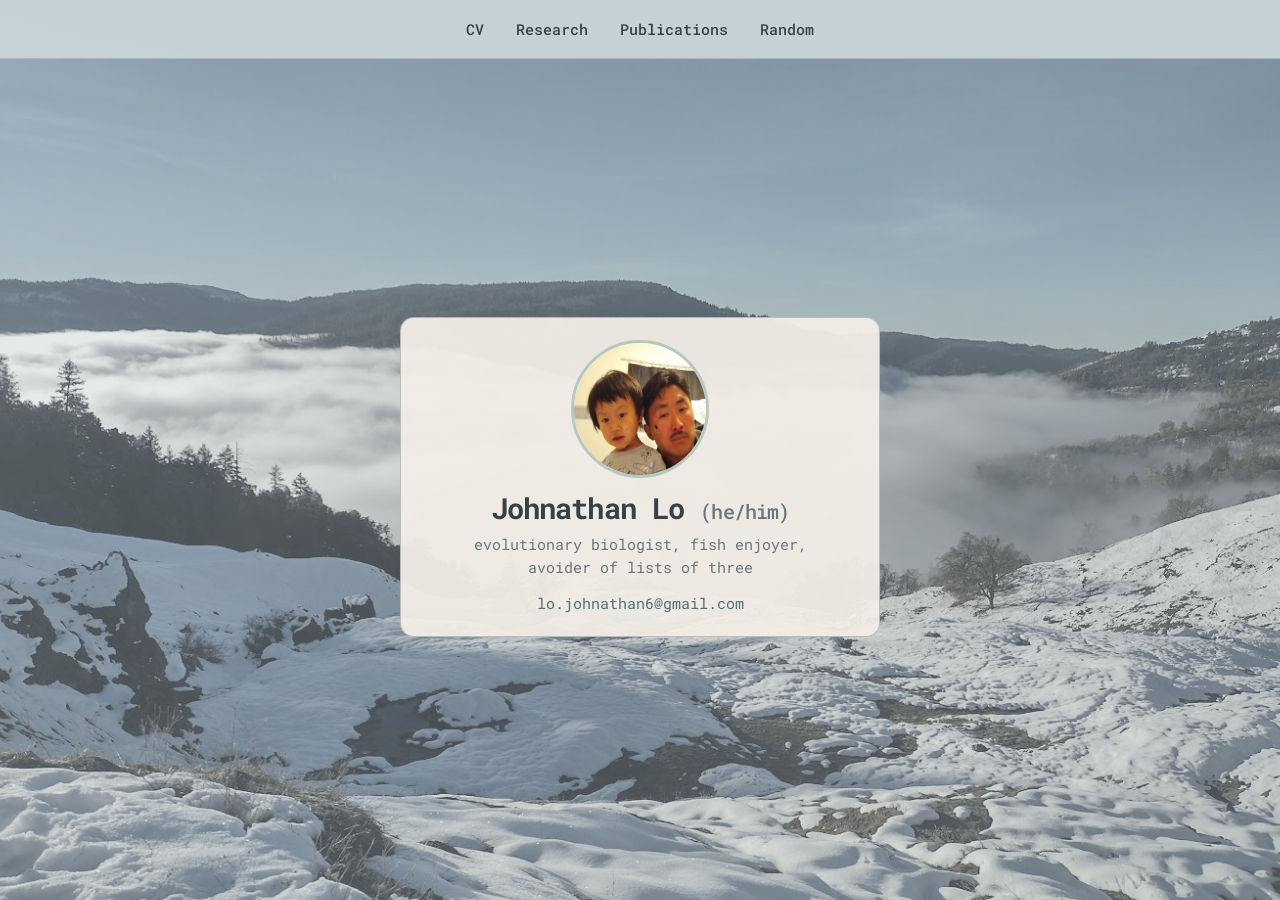
==== commit 6ccbb32a: "Add files via upload" ====
--- a/index.html
+++ b/index.html
@@ -32,11 +32,11 @@
       <div class="splash-overlay" aria-hidden="true"></div>
       <div class="wrap splash-wrap">
         <div class="profile-card profile-card-minimal">
-          <img class="avatar" src="assets/johnathan-avatar.jpg?v=3" alt="Portrait of Johnathan Lo">
+          <img class="avatar" src="assets/johnathan-avatar.jpg?v=4" alt="Portrait of Johnathan Lo">
           <div class="name-line">
             <h1>Johnathan&nbsp;Lo <span class="pronouns-inline">(he/him)</span></h1>
           </div>
-          <p class="front-blurb">evolutionary biologist, fish enjoyer, avoider of lists of three</p>
+          <p class="front-blurb">evolutionary biologist, fish enjoyer,<br>avoider of lists of three</p>
           <p class="hero-contact"><a href="mailto:lo.johnathan6@gmail.com">lo.johnathan6@gmail.com</a></p>
         </div>
       </div>
